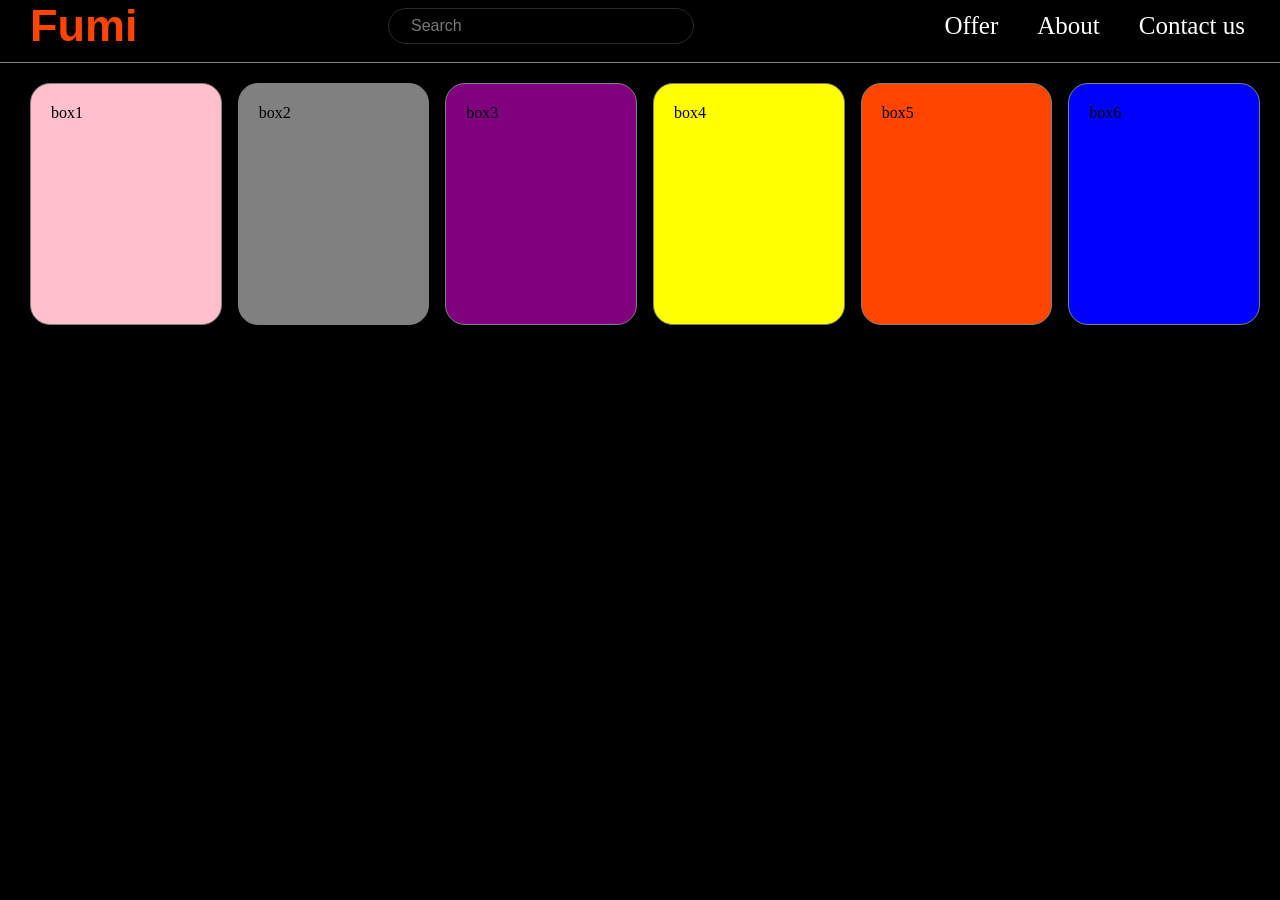
==== index.html @ 1a708715 "my first commit" ====
<!DOCTYPE html>
<html lang="en">
<head>
    <meta charset="UTF-8">
    <meta name="viewport" content="width=device-width, initial-scale=1.0">
    <title>Fumi</title>
    <link rel="stylesheet" href="style.css">
</head>
<body>
  <div class="navbar">
    <div class="logo">Fumi</div>
    <div class="search-container">
    <input type="text" placeholder="Search">
   </div>
    <div class="menu">
        <a href="auth.html">Offer</a>
        <a href="auth.html">About</a>
        <a href="auth.html">Contact us</a>
    </div>
    </div>
    <div class="box">
        <div class="box1">box1</div>
        <div class="box2">box2</div>
        <div class="box3">box3</div>
        <div class="box4">box4</div>
        <div class="box5">box5</div>
        <div class="box6">box6</div>
      </div>
</body>
</body>
</html>
---- style.css ----
body{
    background-color: black;
    margin: 0;
}
.navbar{
    display: flex;
    justify-content: space-between;
    align-items: center;
    margin: 0;
    padding: 0;
    border-bottom: 1px solid gray;
    padding-bottom: 10px;
   
}
.logo{
    color: orangered;
    font-size: 45px;
    font-weight: bold;
    font-family: Arial, Helvetica, sans-serif;
    margin-left: 30px;
    
}
.menu a {
    font-size: 25px;
    justify-content: space-between;
    margin-right: 35px;
    text-decoration: none;
    color: white;
}
a:visited {
  color: white;
}
a:hover {
  color: orangered; 
}
a:active {
  color: white; 
}
a{
  position: relative;
}
a::after{
  content: '';
  background-color: white;
  height: 1px;
  width: 100%;
  position: absolute;
  bottom: 0;
  left: 0;
  scale: 0;
  transition: scale 200ms ease;
}
a:hover::after{
  scale: 1;
}
.search-container {
  display: flex;
  align-items: center;
  background: black;
  border-radius: 40px;
  padding: 2px;
  height: 30px;
  width: 300px;
  border: 1px solid #2a2a2a;
}
.search-container input {
  flex: 1;
  background: transparent;
  border: none;
  outline: none;
  color: #ccc;
  padding: 12px 20px;
  font-size: 16px;
}
.search-container input::placeholder {
  color: #777;
}

.box1{
  color: black;
  height: 200px;
  width: 200px;
  padding: 20px;
  background-color: pink;
  border-radius: 20px;
   border: 1px solid gray;
}
.box2{
  color: black;
  height: 200px;
  width: 200px;
  padding: 20px;
  background-color: gray;
  border-radius: 20px;
   border: 1px solid gray;
}
.box3{
  color: black;
  height: 200px;
  width: 200px;
  padding: 20px;
  background-color: purple;
  border-radius: 20px;
   border: 1px solid gray;
}
.box4{
  color: black;
  height: 200px;
  width: 200px;
  padding: 20px;
  background-color: yellow;
  border-radius: 20px;
   border: 1px solid gray;
}
.box5{
  color: black;
  height: 200px;
  width: 200px;
  padding: 20px;
  background-color: orangered;
  border-radius: 20px;
  border: 1px solid gray;
}
.box6{
  color: black;
  height: 200px;
  width: 200px;
  padding: 20px;
  background-color: blue;
  border-radius: 20px;
  border: 1px solid gray;
}

.box{
  display: flex;
  margin-left: 10px;
  padding: 20px;
  justify-content: center;
  align-items: center;
  gap: 1em;
  box-shadow: gray;
}
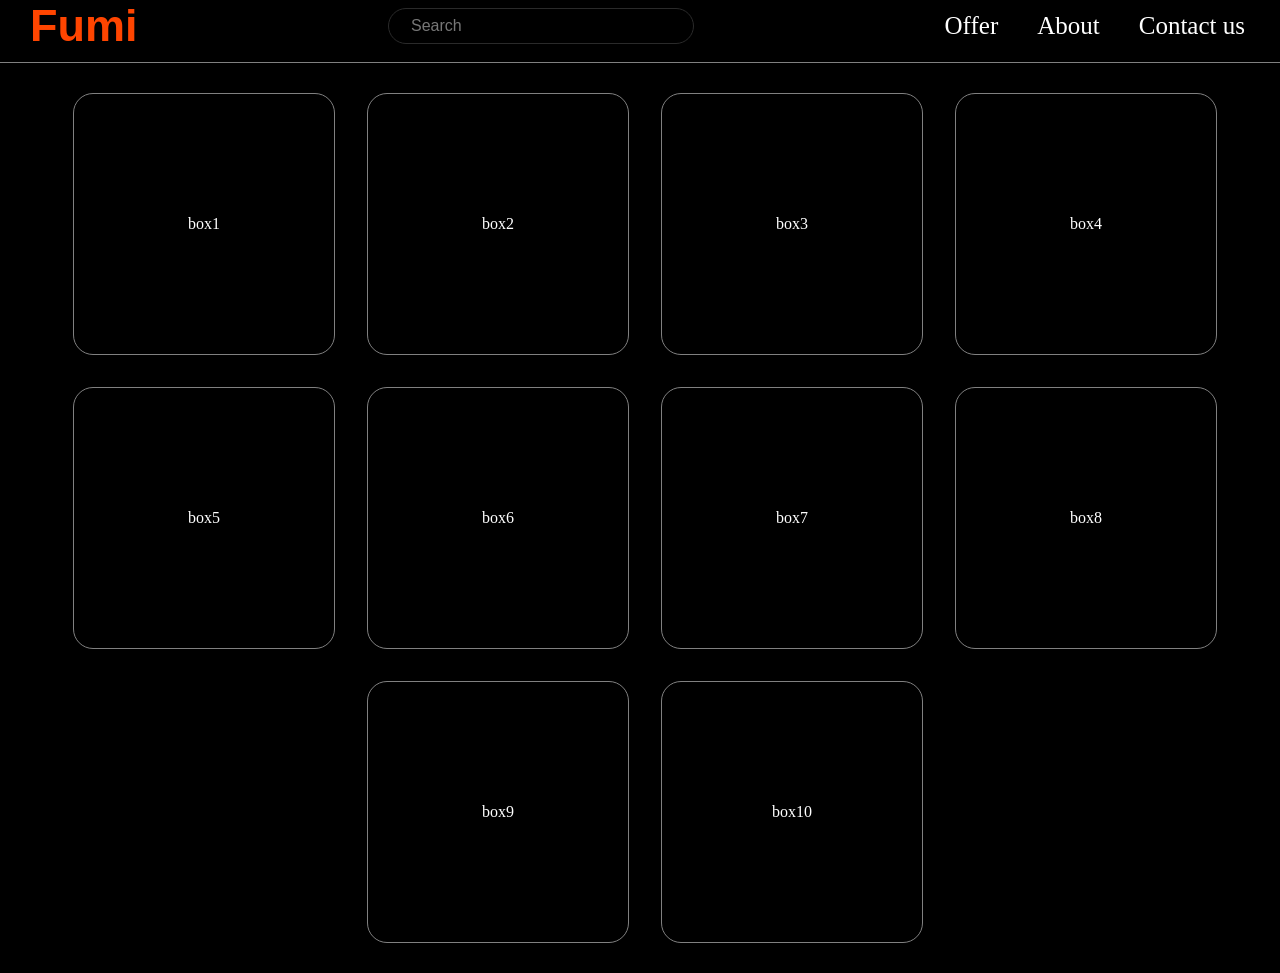
==== commit df3b5b13: "my first commit" ====
--- a/index.html
+++ b/index.html
@@ -19,12 +19,16 @@
     </div>
     </div>
     <div class="box">
-        <div class="box1">box1</div>
-        <div class="box2">box2</div>
-        <div class="box3">box3</div>
-        <div class="box4">box4</div>
-        <div class="box5">box5</div>
-        <div class="box6">box6</div>
+        <div class="allbox">box1</div>
+        <div class="allbox">box2</div>
+        <div class="allbox">box3</div>
+        <div class="allbox">box4</div>
+        <div class="allbox">box5</div>
+        <div class="allbox">box6</div>
+        <div class="allbox">box7</div>
+        <div class="allbox">box8</div>
+        <div class="allbox">box9</div>
+        <div class="allbox">box10</div>
       </div>
 </body>
 </body>
--- a/style.css
+++ b/style.css
@@ -41,7 +41,7 @@
 }
 a::after{
   content: '';
-  background-color: white;
+  background-color: white ;
   height: 1px;
   width: 100%;
   position: absolute;
@@ -76,67 +76,38 @@
   color: #777;
 }
 
-.box1{
-  color: black;
+.allbox{
+  display: flex;
+  justify-content: center;
+  align-items: center;
+  color: white;
   height: 200px;
   width: 200px;
-  padding: 20px;
-  background-color: pink;
-  border-radius: 20px;
-   border: 1px solid gray;
-}
-.box2{
-  color: black;
-  height: 200px;
-  width: 200px;
-  padding: 20px;
-  background-color: gray;
-  border-radius: 20px;
-   border: 1px solid gray;
-}
-.box3{
-  color: black;
-  height: 200px;
-  width: 200px;
-  padding: 20px;
-  background-color: purple;
-  border-radius: 20px;
-   border: 1px solid gray;
-}
-.box4{
-  color: black;
-  height: 200px;
-  width: 200px;
-  padding: 20px;
-  background-color: yellow;
-  border-radius: 20px;
-   border: 1px solid gray;
-}
-.box5{
-  color: black;
-  height: 200px;
-  width: 200px;
-  padding: 20px;
-  background-color: orangered;
+  margin-top: 0;
+  padding: 30px;
+  background-color: black;
   border-radius: 20px;
   border: 1px solid gray;
+  
 }
-.box6{
-  color: black;
-  height: 200px;
-  width: 200px;
-  padding: 20px;
-  background-color: blue;
-  border-radius: 20px;
-  border: 1px solid gray;
-}
-
 .box{
+  position: relative;
   display: flex;
   margin-left: 10px;
-  padding: 20px;
+  padding: 30px;
+  flex-wrap: wrap;
   justify-content: center;
   align-items: center;
-  gap: 1em;
+  align-content: center;
+  gap: 2em;
   box-shadow: gray;
+}
+allbox:visited {
+  border: 1px solid white;
+}
+.allbox:hover {
+  border: 1px solid orangered; 
+}
+.allbox:active {
+  border: 1px solid white; 
 }
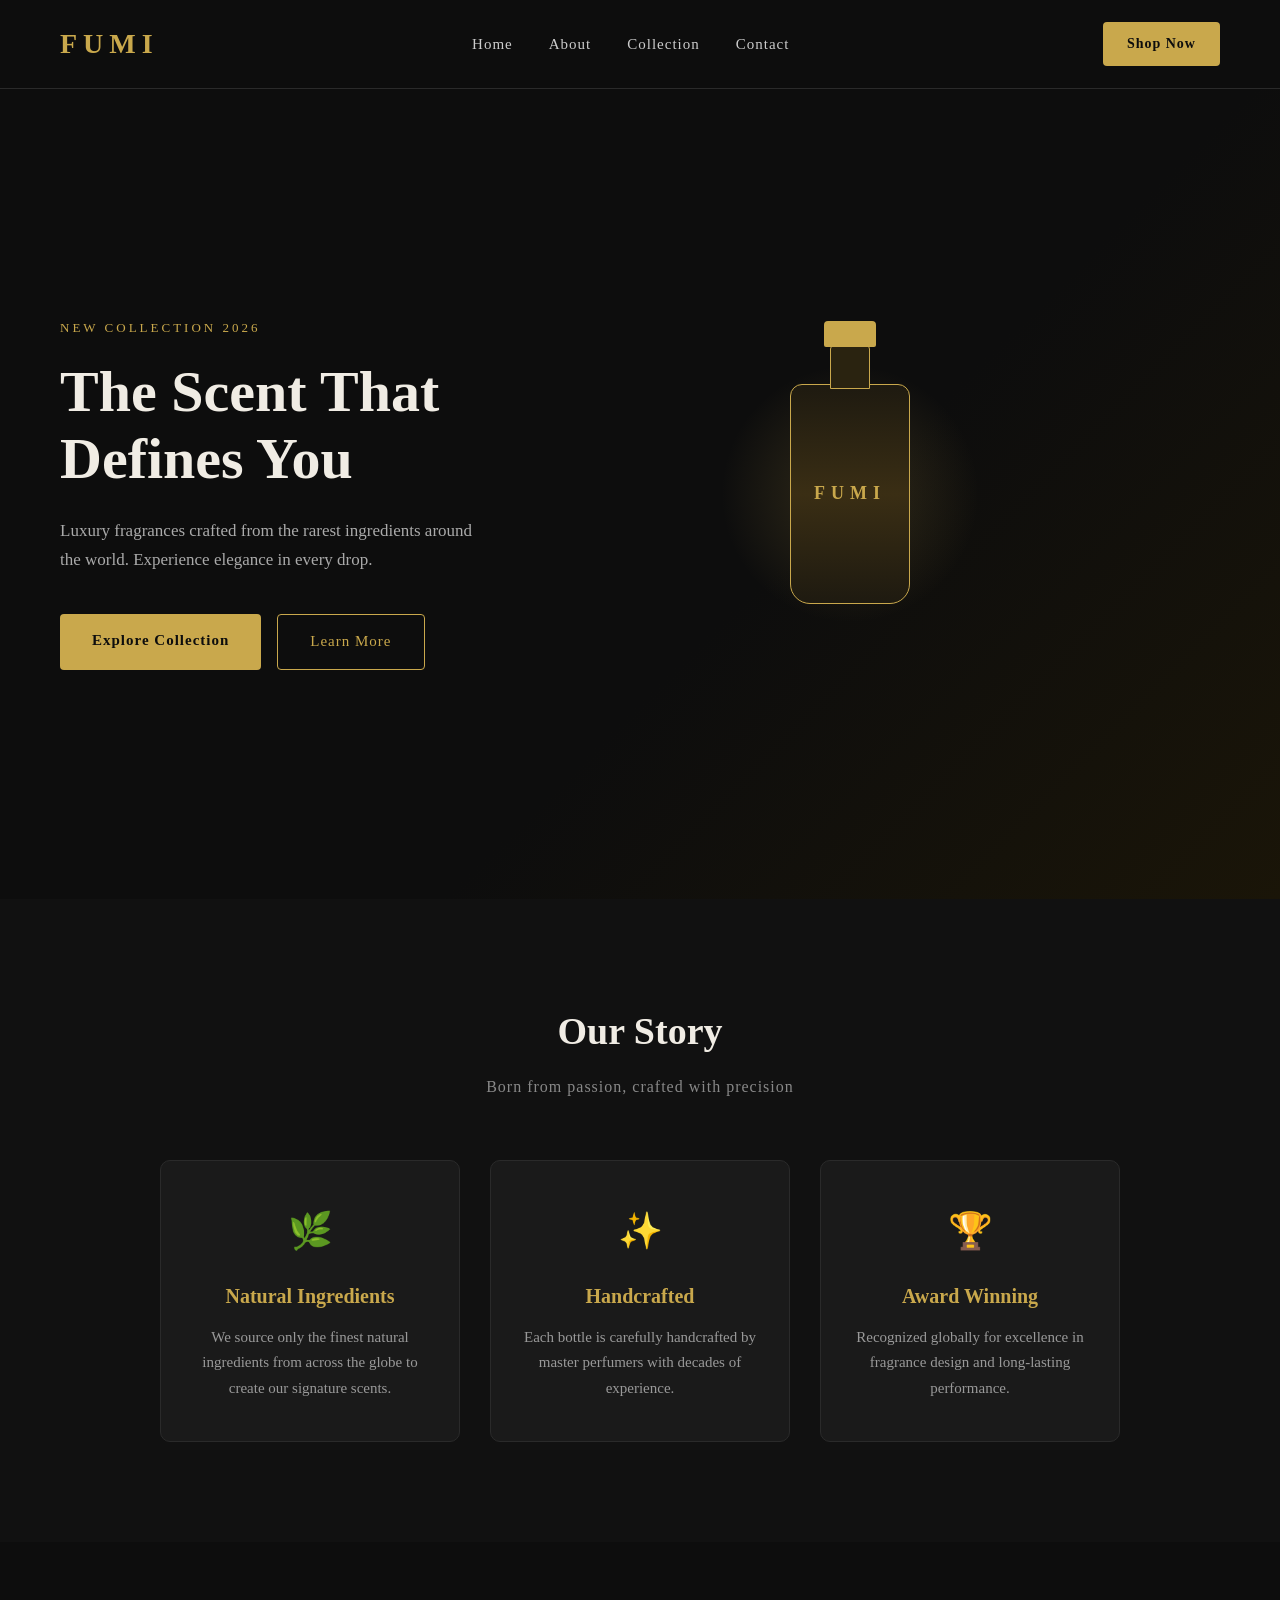
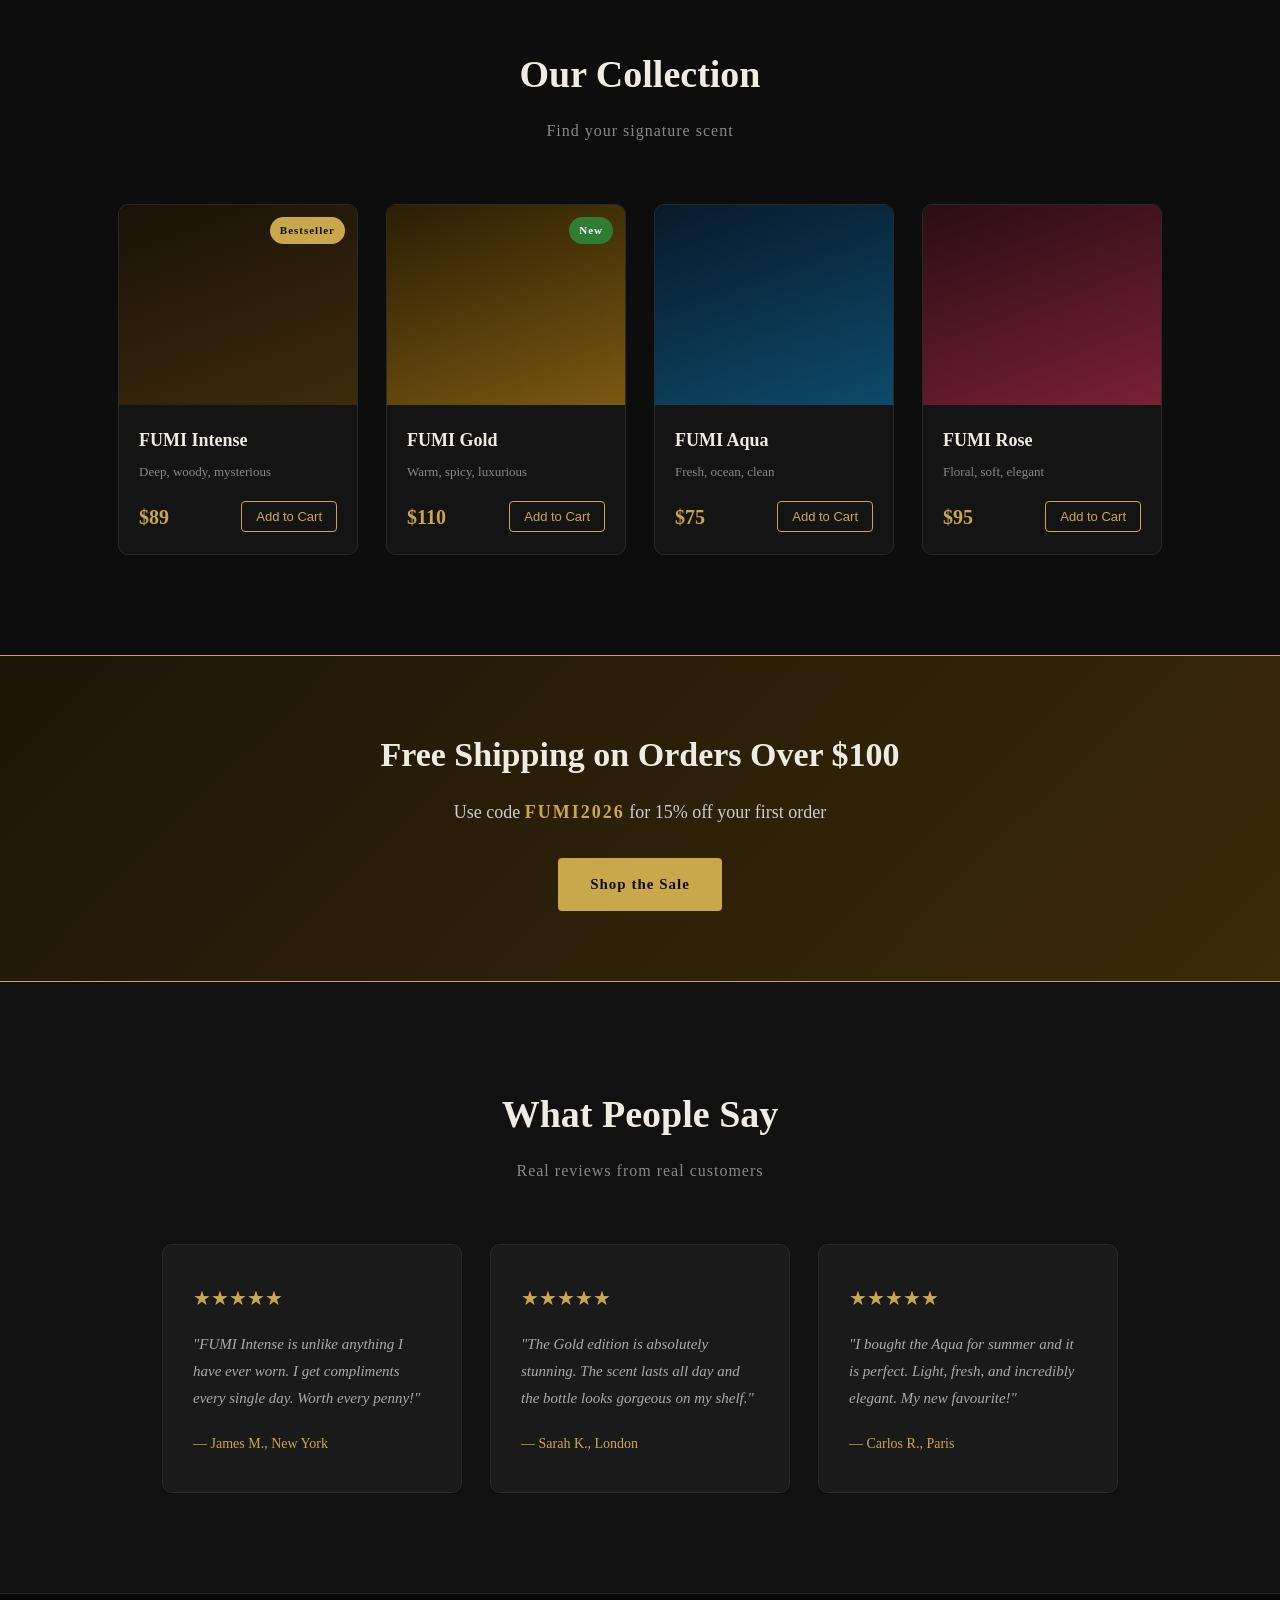
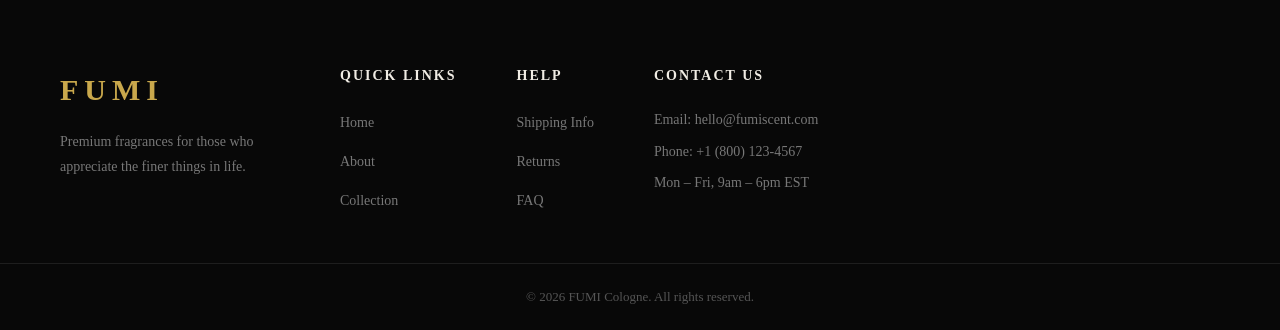
==== commit 6510e8ff: "my first commit" ====
--- a/index.html
+++ b/index.html
@@ -1,35 +1,210 @@
 <!DOCTYPE html>
 <html lang="en">
+
 <head>
     <meta charset="UTF-8">
     <meta name="viewport" content="width=device-width, initial-scale=1.0">
-    <title>Fumi</title>
+    <title>FUMI - Premium Cologne</title>
     <link rel="stylesheet" href="style.css">
 </head>
+
 <body>
-  <div class="navbar">
-    <div class="logo">Fumi</div>
-    <div class="search-container">
-    <input type="text" placeholder="Search">
-   </div>
-    <div class="menu">
-        <a href="auth.html">Offer</a>
-        <a href="auth.html">About</a>
-        <a href="auth.html">Contact us</a>
-    </div>
-    </div>
-    <div class="box">
-        <div class="allbox">box1</div>
-        <div class="allbox">box2</div>
-        <div class="allbox">box3</div>
-        <div class="allbox">box4</div>
-        <div class="allbox">box5</div>
-        <div class="allbox">box6</div>
-        <div class="allbox">box7</div>
-        <div class="allbox">box8</div>
-        <div class="allbox">box9</div>
-        <div class="allbox">box10</div>
-      </div>
-</body>
+
+    <nav class="navbar">
+        <div class="logo">FUMI</div>
+        <ul class="nav-links">
+            <li><a href="#home">Home</a></li>
+            <li><a href="#about">About</a></li>
+            <li><a href="#products">Collection</a></li>
+            <li><a href="#contact">Contact</a></li>
+        </ul>
+        <a href="#products" class="nav-btn">Shop Now</a>
+    </nav>
+
+    <section class="hero" id="home">
+        <div class="hero-content">
+            <p class="hero-tag">New Collection 2026</p>
+            <h1>The Scent That<br>Defines You</h1>
+            <p class="hero-desc">
+                Luxury fragrances crafted from the rarest ingredients around the world.
+                Experience elegance in every drop.
+            </p>
+            <div class="hero-buttons">
+                <a href="#products" class="btn-primary">Explore Collection</a>
+                <a href="#about" class="btn-secondary">Learn More</a>
+            </div>
+        </div>
+        <div class="hero-image">
+            <div class="bottle-visual">
+                <div class="bottle-body">
+                    <div class="bottle-neck"></div>
+                    <div class="bottle-cap"></div>
+                    <p class="bottle-label">FUMI</p>
+                </div>
+                <div class="glow-circle"></div>
+            </div>
+        </div>
+    </section>
+
+    <section class="about" id="about">
+        <h2 class="section-title">Our Story</h2>
+        <p class="section-subtitle">Born from passion, crafted with precision</p>
+        <div class="about-cards">
+
+            <div class="about-card">
+                <div class="about-icon">🌿</div>
+                <h3>Natural Ingredients</h3>
+                <p>We source only the finest natural ingredients from across the globe to create our signature scents.</p>
+            </div>
+
+            <div class="about-card">
+                <div class="about-icon">✨</div>
+                <h3>Handcrafted</h3>
+                <p>Each bottle is carefully handcrafted by master perfumers with decades of experience.</p>
+            </div>
+
+            <div class="about-card">
+                <div class="about-icon">🏆</div>
+                <h3>Award Winning</h3>
+                <p>Recognized globally for excellence in fragrance design and long-lasting performance.</p>
+            </div>
+
+        </div>
+    </section>
+
+    <section class="products" id="products">
+        <h2 class="section-title">Our Collection</h2>
+        <p class="section-subtitle">Find your signature scent</p>
+        <div class="product-grid">
+
+            <div class="product-card">
+                <div class="product-img dark-img">
+                    <span class="product-badge">Bestseller</span>
+                </div>
+                <div class="product-info">
+                    <h3>FUMI Intense</h3>
+                    <p>Deep, woody, mysterious</p>
+                    <div class="product-bottom">
+                        <span class="price">$89</span>
+                        <button class="add-btn">Add to Cart</button>
+                    </div>
+                </div>
+            </div>
+
+            <div class="product-card">
+                <div class="product-img gold-img">
+                    <span class="product-badge new-badge">New</span>
+                </div>
+                <div class="product-info">
+                    <h3>FUMI Gold</h3>
+                    <p>Warm, spicy, luxurious</p>
+                    <div class="product-bottom">
+                        <span class="price">$110</span>
+                        <button class="add-btn">Add to Cart</button>
+                    </div>
+                </div>
+            </div>
+
+            <div class="product-card">
+                <div class="product-img blue-img">
+                </div>
+                <div class="product-info">
+                    <h3>FUMI Aqua</h3>
+                    <p>Fresh, ocean, clean</p>
+                    <div class="product-bottom">
+                        <span class="price">$75</span>
+                        <button class="add-btn">Add to Cart</button>
+                    </div>
+                </div>
+            </div>
+
+            <div class="product-card">
+                <div class="product-img rose-img">
+                </div>
+                <div class="product-info">
+                    <h3>FUMI Rose</h3>
+                    <p>Floral, soft, elegant</p>
+                    <div class="product-bottom">
+                        <span class="price">$95</span>
+                        <button class="add-btn">Add to Cart</button>
+                    </div>
+                </div>
+            </div>
+
+        </div>
+    </section>
+
+    <section class="banner">
+        <h2>Free Shipping on Orders Over $100</h2>
+        <p>Use code <strong>FUMI2026</strong> for 15% off your first order</p>
+        <a href="#products" class="btn-primary">Shop the Sale</a>
+    </section>
+
+    <section class="testimonials">
+        <h2 class="section-title">What People Say</h2>
+        <p class="section-subtitle">Real reviews from real customers</p>
+        <div class="testimonial-grid">
+
+            <div class="testimonial-card">
+                <p class="stars">★★★★★</p>
+                <p class="review">"FUMI Intense is unlike anything I have ever worn. I get compliments every single day. Worth every penny!"</p>
+                <p class="reviewer">— James M., New York</p>
+            </div>
+
+            <div class="testimonial-card">
+                <p class="stars">★★★★★</p>
+                <p class="review">"The Gold edition is absolutely stunning. The scent lasts all day and the bottle looks gorgeous on my shelf."</p>
+                <p class="reviewer">— Sarah K., London</p>
+            </div>
+
+            <div class="testimonial-card">
+                <p class="stars">★★★★★</p>
+                <p class="review">"I bought the Aqua for summer and it is perfect. Light, fresh, and incredibly elegant. My new favourite!"</p>
+                <p class="reviewer">— Carlos R., Paris</p>
+            </div>
+
+        </div>
+    </section>
+
+    <!-- ========== FOOTER ========== -->
+    <footer class="footer" id="contact">
+        <div class="footer-top">
+
+            <div class="footer-brand">
+                <h2>FUMI</h2>
+                <p>Premium fragrances for those who appreciate the finer things in life.</p>
+            </div>
+
+            <div class="footer-links">
+                <h4>Quick Links</h4>
+                <ul>
+                    <li><a href="#home">Home</a></li>
+                    <li><a href="#about">About</a></li>
+                    <li><a href="#products">Collection</a></li>
+                </ul>
+            </div>
+
+            <div class="footer-links">
+                <h4>Help</h4>
+                <ul>
+                    <li><a href="#">Shipping Info</a></li>
+                    <li><a href="#">Returns</a></li>
+                    <li><a href="#">FAQ</a></li>
+                </ul>
+            </div>
+
+            <div class="footer-contact">
+                <h4>Contact Us</h4>
+                <p>Email: hello@fumiscent.com</p>
+                <p>Phone: +1 (800) 123-4567</p>
+                <p>Mon – Fri, 9am – 6pm EST</p>
+            </div>
+
+        </div>
+        <div class="footer-bottom">
+            <p>© 2026 FUMI Cologne. All rights reserved.</p>
+        </div>
+    </footer>
+
 </body>
 </html>
--- a/style.css
+++ b/style.css
@@ -1,113 +1,555 @@
-body{
-    background-color: black;
-    margin: 0;
-}
-.navbar{
-    display: flex;
-    justify-content: space-between;
-    align-items: center;
+/* ===========================
+   RESET & BASE STYLES
+=========================== */
+
+* {
     margin: 0;
     padding: 0;
-    border-bottom: 1px solid gray;
-    padding-bottom: 10px;
-   
-}
-.logo{
-    color: orangered;
-    font-size: 45px;
+    box-sizing: border-box;
+}
+
+body {
+    font-family: Georgia, serif;
+    background-color: #0d0d0d;
+    color: #f0ece4;
+    line-height: 1.7;
+}
+
+a {
+    text-decoration: none;
+    color: inherit;
+}
+
+ul {
+    list-style: none;
+}
+
+
+/* ===========================
+   NAVBAR
+=========================== */
+
+.navbar {
+    display: flex;
+    align-items: center;
+    justify-content: space-between;
+    padding: 20px 60px;
+    background-color: #0d0d0d;
+    border-bottom: 1px solid #2a2a2a;
+    position: sticky;
+    top: 0;
+    z-index: 100;
+}
+
+.logo {
+    font-size: 28px;
     font-weight: bold;
-    font-family: Arial, Helvetica, sans-serif;
-    margin-left: 30px;
-    
-}
-.menu a {
-    font-size: 25px;
+    letter-spacing: 6px;
+    color: #c9a84c;
+}
+
+.nav-links {
+    display: flex;
+    gap: 36px;
+}
+
+.nav-links a {
+    font-size: 15px;
+    letter-spacing: 1px;
+    color: #ccc;
+    transition: color 0.3s;
+}
+
+.nav-links a:hover {
+    color: #c9a84c;
+}
+
+.nav-btn {
+    background-color: #c9a84c;
+    color: #0d0d0d;
+    padding: 10px 24px;
+    font-size: 14px;
+    letter-spacing: 1px;
+    font-weight: bold;
+    border-radius: 4px;
+    transition: background-color 0.3s;
+}
+
+.nav-btn:hover {
+    background-color: #e0bf6a;
+}
+
+
+/* ===========================
+   HERO SECTION
+=========================== */
+
+.hero {
+    display: flex;
+    align-items: center;
     justify-content: space-between;
-    margin-right: 35px;
-    text-decoration: none;
-    color: white;
-}
-a:visited {
-  color: white;
-}
-a:hover {
-  color: orangered; 
-}
-a:active {
-  color: white; 
-}
-a{
-  position: relative;
-}
-a::after{
-  content: '';
-  background-color: white ;
-  height: 1px;
-  width: 100%;
-  position: absolute;
-  bottom: 0;
-  left: 0;
-  scale: 0;
-  transition: scale 200ms ease;
-}
-a:hover::after{
-  scale: 1;
-}
-.search-container {
-  display: flex;
-  align-items: center;
-  background: black;
-  border-radius: 40px;
-  padding: 2px;
-  height: 30px;
-  width: 300px;
-  border: 1px solid #2a2a2a;
-}
-.search-container input {
-  flex: 1;
-  background: transparent;
-  border: none;
-  outline: none;
-  color: #ccc;
-  padding: 12px 20px;
-  font-size: 16px;
-}
-.search-container input::placeholder {
-  color: #777;
-}
-
-.allbox{
-  display: flex;
-  justify-content: center;
-  align-items: center;
-  color: white;
-  height: 200px;
-  width: 200px;
-  margin-top: 0;
-  padding: 30px;
-  background-color: black;
-  border-radius: 20px;
-  border: 1px solid gray;
-  
-}
-.box{
-  position: relative;
-  display: flex;
-  margin-left: 10px;
-  padding: 30px;
-  flex-wrap: wrap;
-  justify-content: center;
-  align-items: center;
-  align-content: center;
-  gap: 2em;
-  box-shadow: gray;
-}
-allbox:visited {
-  border: 1px solid white;
-}
-.allbox:hover {
-  border: 1px solid orangered; 
-}
-.allbox:active {
-  border: 1px solid white; 
+    padding: 100px 60px;
+    min-height: 90vh;
+    background: linear-gradient(135deg, #0d0d0d 60%, #1a1508 100%);
+}
+
+.hero-content {
+    max-width: 520px;
+}
+
+.hero-tag {
+    font-size: 13px;
+    letter-spacing: 3px;
+    text-transform: uppercase;
+    color: #c9a84c;
+    margin-bottom: 20px;
+}
+
+.hero-content h1 {
+    font-size: 58px;
+    line-height: 1.15;
+    color: #f0ece4;
+    margin-bottom: 24px;
+}
+
+.hero-desc {
+    font-size: 17px;
+    color: #aaa;
+    margin-bottom: 40px;
+    max-width: 420px;
+}
+
+.hero-buttons {
+    display: flex;
+    gap: 16px;
+}
+
+.btn-primary {
+    background-color: #c9a84c;
+    color: #0d0d0d;
+    padding: 14px 32px;
+    font-size: 15px;
+    font-weight: bold;
+    letter-spacing: 1px;
+    border-radius: 4px;
+    display: inline-block;
+    transition: background-color 0.3s;
+}
+
+.btn-primary:hover {
+    background-color: #e0bf6a;
+}
+
+.btn-secondary {
+    border: 1px solid #c9a84c;
+    color: #c9a84c;
+    padding: 14px 32px;
+    font-size: 15px;
+    letter-spacing: 1px;
+    border-radius: 4px;
+    display: inline-block;
+    transition: background-color 0.3s, color 0.3s;
+}
+
+.btn-secondary:hover {
+    background-color: #c9a84c;
+    color: #0d0d0d;
+}
+
+/* Decorative CSS cologne bottle */
+.hero-image {
+    display: flex;
+    align-items: center;
+    justify-content: center;
+    flex: 1;
+}
+
+.bottle-visual {
+    position: relative;
+    display: flex;
+    align-items: center;
+    justify-content: center;
+}
+
+.glow-circle {
+    width: 260px;
+    height: 260px;
+    background: radial-gradient(circle, rgba(201,168,76,0.2) 0%, transparent 70%);
+    border-radius: 50%;
+    position: absolute;
+}
+
+.bottle-body {
+    position: relative;
+    width: 120px;
+    height: 220px;
+    background: linear-gradient(180deg, #1e1a10 0%, #3a2e14 50%, #1e1a10 100%);
+    border-radius: 12px 12px 20px 20px;
+    border: 1px solid #c9a84c;
+    display: flex;
+    align-items: center;
+    justify-content: center;
+    z-index: 2;
+}
+
+.bottle-neck {
+    position: absolute;
+    top: -40px;
+    left: 50%;
+    transform: translateX(-50%);
+    width: 40px;
+    height: 44px;
+    background-color: #2a2310;
+    border: 1px solid #c9a84c;
+    border-radius: 4px 4px 0 0;
+}
+
+.bottle-cap {
+    position: absolute;
+    top: -64px;
+    left: 50%;
+    transform: translateX(-50%);
+    width: 52px;
+    height: 26px;
+    background-color: #c9a84c;
+    border-radius: 4px 4px 2px 2px;
+}
+
+.bottle-label {
+    font-size: 18px;
+    letter-spacing: 6px;
+    color: #c9a84c;
+    font-weight: bold;
+}
+
+
+/* ===========================
+   SECTION SHARED STYLES
+=========================== */
+
+.section-title {
+    font-size: 38px;
+    text-align: center;
+    color: #f0ece4;
+    margin-bottom: 10px;
+}
+
+.section-subtitle {
+    font-size: 16px;
+    text-align: center;
+    color: #888;
+    margin-bottom: 60px;
+    letter-spacing: 1px;
+}
+
+
+/* ===========================
+   ABOUT SECTION
+=========================== */
+
+.about {
+    padding: 100px 60px;
+    background-color: #111;
+}
+
+.about-cards {
+    display: flex;
+    gap: 30px;
+    justify-content: center;
+}
+
+.about-card {
+    background-color: #1a1a1a;
+    border: 1px solid #2a2a2a;
+    border-radius: 10px;
+    padding: 40px 30px;
+    max-width: 300px;
+    text-align: center;
+    transition: border-color 0.3s;
+}
+
+.about-card:hover {
+    border-color: #c9a84c;
+}
+
+.about-icon {
+    font-size: 36px;
+    margin-bottom: 16px;
+}
+
+.about-card h3 {
+    font-size: 20px;
+    color: #c9a84c;
+    margin-bottom: 12px;
+}
+
+.about-card p {
+    font-size: 15px;
+    color: #999;
+}
+
+
+/* ===========================
+   PRODUCTS SECTION
+=========================== */
+
+.products {
+    padding: 100px 60px;
+    background-color: #0d0d0d;
+}
+
+.product-grid {
+    display: flex;
+    gap: 28px;
+    flex-wrap: wrap;
+    justify-content: center;
+}
+
+.product-card {
+    background-color: #141414;
+    border: 1px solid #2a2a2a;
+    border-radius: 10px;
+    width: 240px;
+    overflow: hidden;
+    transition: border-color 0.3s, transform 0.3s;
+}
+
+.product-card:hover {
+    border-color: #c9a84c;
+    transform: translateY(-6px);
+}
+
+.product-img {
+    height: 200px;
+    display: flex;
+    align-items: flex-start;
+    justify-content: flex-end;
+    padding: 12px;
+    position: relative;
+}
+
+.dark-img {
+    background: linear-gradient(160deg, #1a1208, #3d2b0a);
+}
+
+.gold-img {
+    background: linear-gradient(160deg, #2a1e04, #7a5810);
+}
+
+.blue-img {
+    background: linear-gradient(160deg, #071a2a, #0d4a6b);
+}
+
+.rose-img {
+    background: linear-gradient(160deg, #2a0d14, #7a2035);
+}
+
+.product-badge {
+    background-color: #c9a84c;
+    color: #0d0d0d;
+    font-size: 11px;
+    font-weight: bold;
+    padding: 4px 10px;
+    border-radius: 20px;
+    letter-spacing: 1px;
+}
+
+.new-badge {
+    background-color: #2e7d32;
+    color: #fff;
+}
+
+.product-info {
+    padding: 20px;
+}
+
+.product-info h3 {
+    font-size: 18px;
+    color: #f0ece4;
+    margin-bottom: 6px;
+}
+
+.product-info p {
+    font-size: 13px;
+    color: #888;
+    margin-bottom: 16px;
+}
+
+.product-bottom {
+    display: flex;
+    align-items: center;
+    justify-content: space-between;
+}
+
+.price {
+    font-size: 20px;
+    font-weight: bold;
+    color: #c9a84c;
+}
+
+.add-btn {
+    background-color: transparent;
+    border: 1px solid #c9a84c;
+    color: #c9a84c;
+    padding: 7px 14px;
+    font-size: 13px;
+    border-radius: 4px;
+    cursor: pointer;
+    transition: background-color 0.3s, color 0.3s;
+}
+
+.add-btn:hover {
+    background-color: #c9a84c;
+    color: #0d0d0d;
+}
+
+
+/* ===========================
+   BANNER SECTION
+=========================== */
+
+.banner {
+    background: linear-gradient(135deg, #1e1508, #3a2a08);
+    border-top: 1px solid #c9a84c;
+    border-bottom: 1px solid #c9a84c;
+    padding: 70px 60px;
+    text-align: center;
+}
+
+.banner h2 {
+    font-size: 34px;
+    color: #f0ece4;
+    margin-bottom: 14px;
+}
+
+.banner p {
+    font-size: 18px;
+    color: #ccc;
+    margin-bottom: 30px;
+}
+
+.banner strong {
+    color: #c9a84c;
+    letter-spacing: 2px;
+}
+
+
+/* ===========================
+   TESTIMONIALS SECTION
+=========================== */
+
+.testimonials {
+    padding: 100px 60px;
+    background-color: #111;
+}
+
+.testimonial-grid {
+    display: flex;
+    gap: 28px;
+    justify-content: center;
+    flex-wrap: wrap;
+}
+
+.testimonial-card {
+    background-color: #1a1a1a;
+    border: 1px solid #2a2a2a;
+    border-radius: 10px;
+    padding: 36px 30px;
+    max-width: 300px;
+}
+
+.stars {
+    color: #c9a84c;
+    font-size: 20px;
+    margin-bottom: 16px;
+}
+
+.review {
+    font-size: 15px;
+    color: #aaa;
+    font-style: italic;
+    margin-bottom: 20px;
+    line-height: 1.8;
+}
+
+.reviewer {
+    font-size: 14px;
+    color: #c9a84c;
+}
+
+
+/* ===========================
+   FOOTER
+=========================== */
+
+.footer {
+    background-color: #080808;
+    border-top: 1px solid #2a2a2a;
+}
+
+.footer-top {
+    display: flex;
+    gap: 60px;
+    padding: 70px 60px 50px;
+    flex-wrap: wrap;
+}
+
+.footer-brand h2 {
+    font-size: 30px;
+    letter-spacing: 6px;
+    color: #c9a84c;
+    margin-bottom: 14px;
+}
+
+.footer-brand p {
+    font-size: 14px;
+    color: #777;
+    max-width: 220px;
+    line-height: 1.8;
+}
+
+.footer-links h4 {
+    font-size: 14px;
+    letter-spacing: 2px;
+    text-transform: uppercase;
+    color: #f0ece4;
+    margin-bottom: 20px;
+}
+
+.footer-links ul {
+    display: flex;
+    flex-direction: column;
+    gap: 12px;
+}
+
+.footer-links a {
+    font-size: 14px;
+    color: #777;
+    transition: color 0.3s;
+}
+
+.footer-links a:hover {
+    color: #c9a84c;
+}
+
+.footer-contact h4 {
+    font-size: 14px;
+    letter-spacing: 2px;
+    text-transform: uppercase;
+    color: #f0ece4;
+    margin-bottom: 20px;
+}
+
+.footer-contact p {
+    font-size: 14px;
+    color: #777;
+    margin-bottom: 8px;
+}
+
+.footer-bottom {
+    text-align: center;
+    padding: 22px 60px;
+    border-top: 1px solid #1e1e1e;
+    font-size: 13px;
+    color: #555;
 }
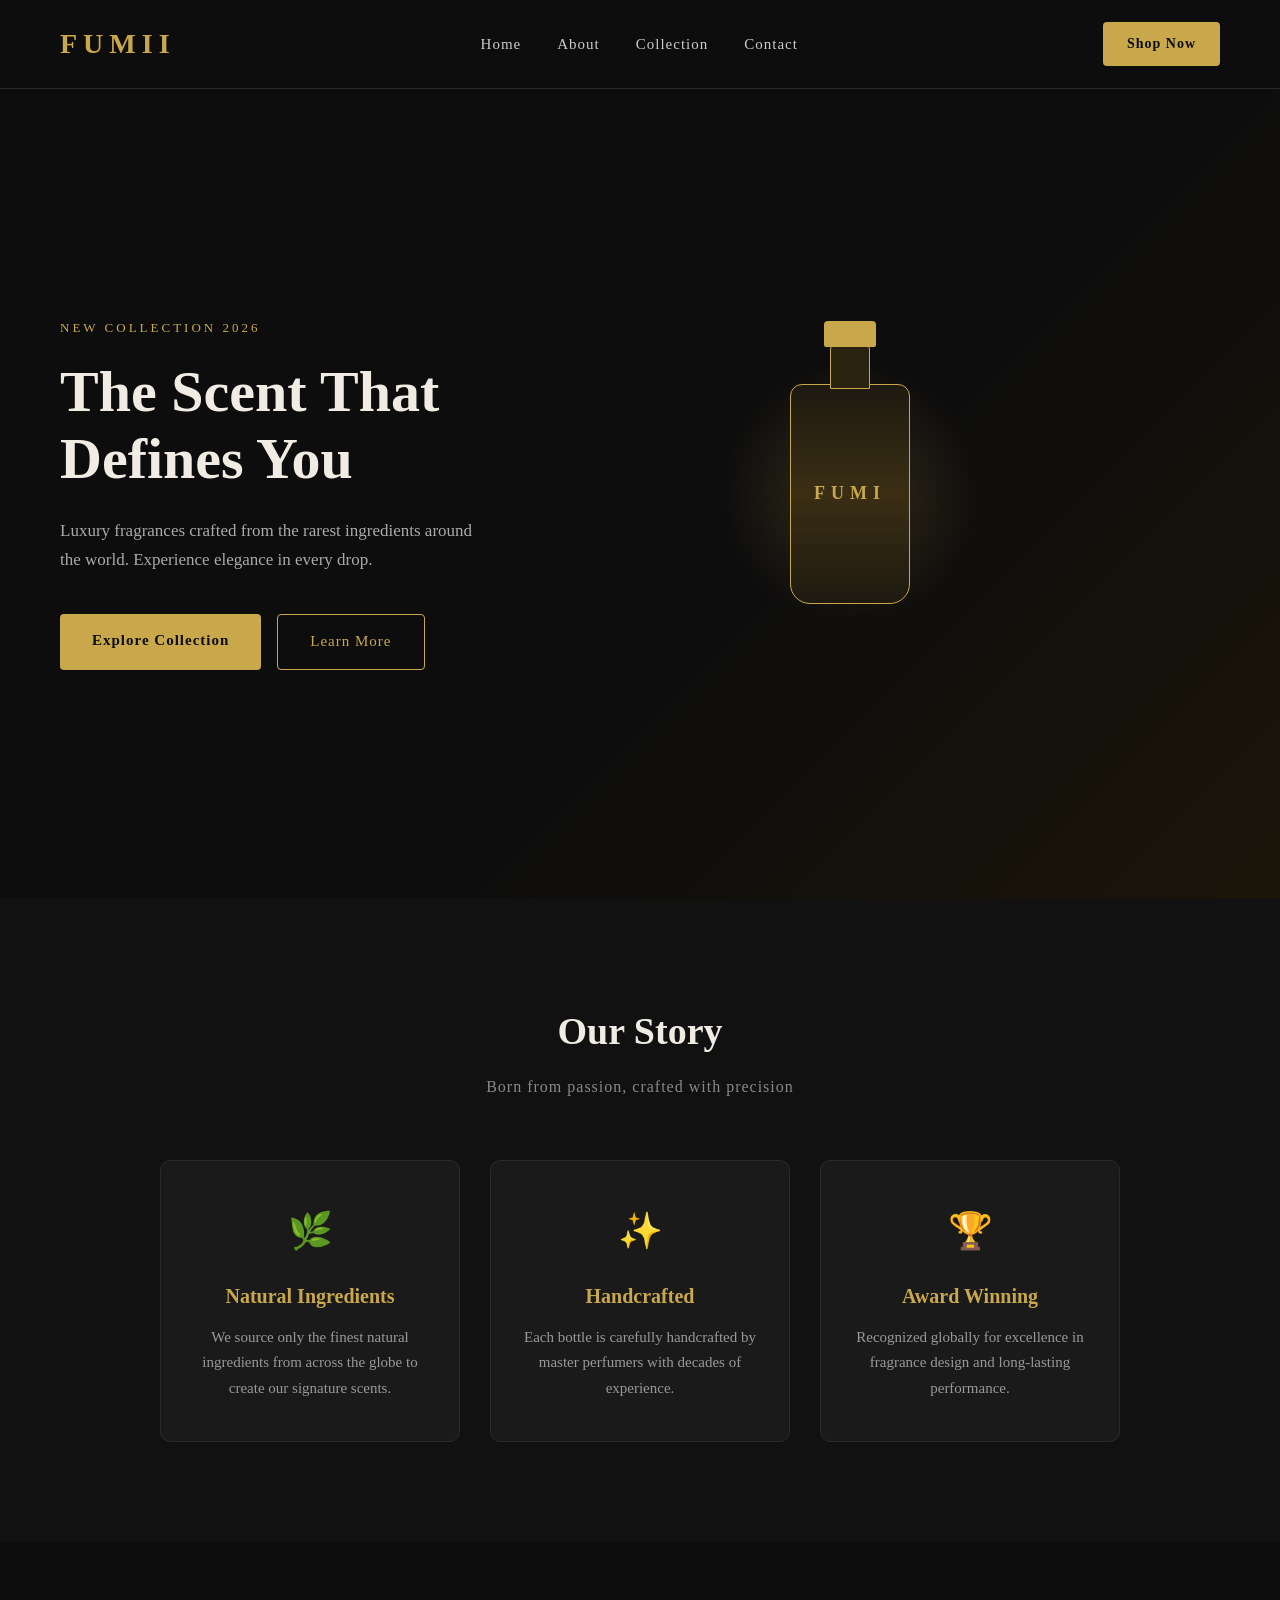
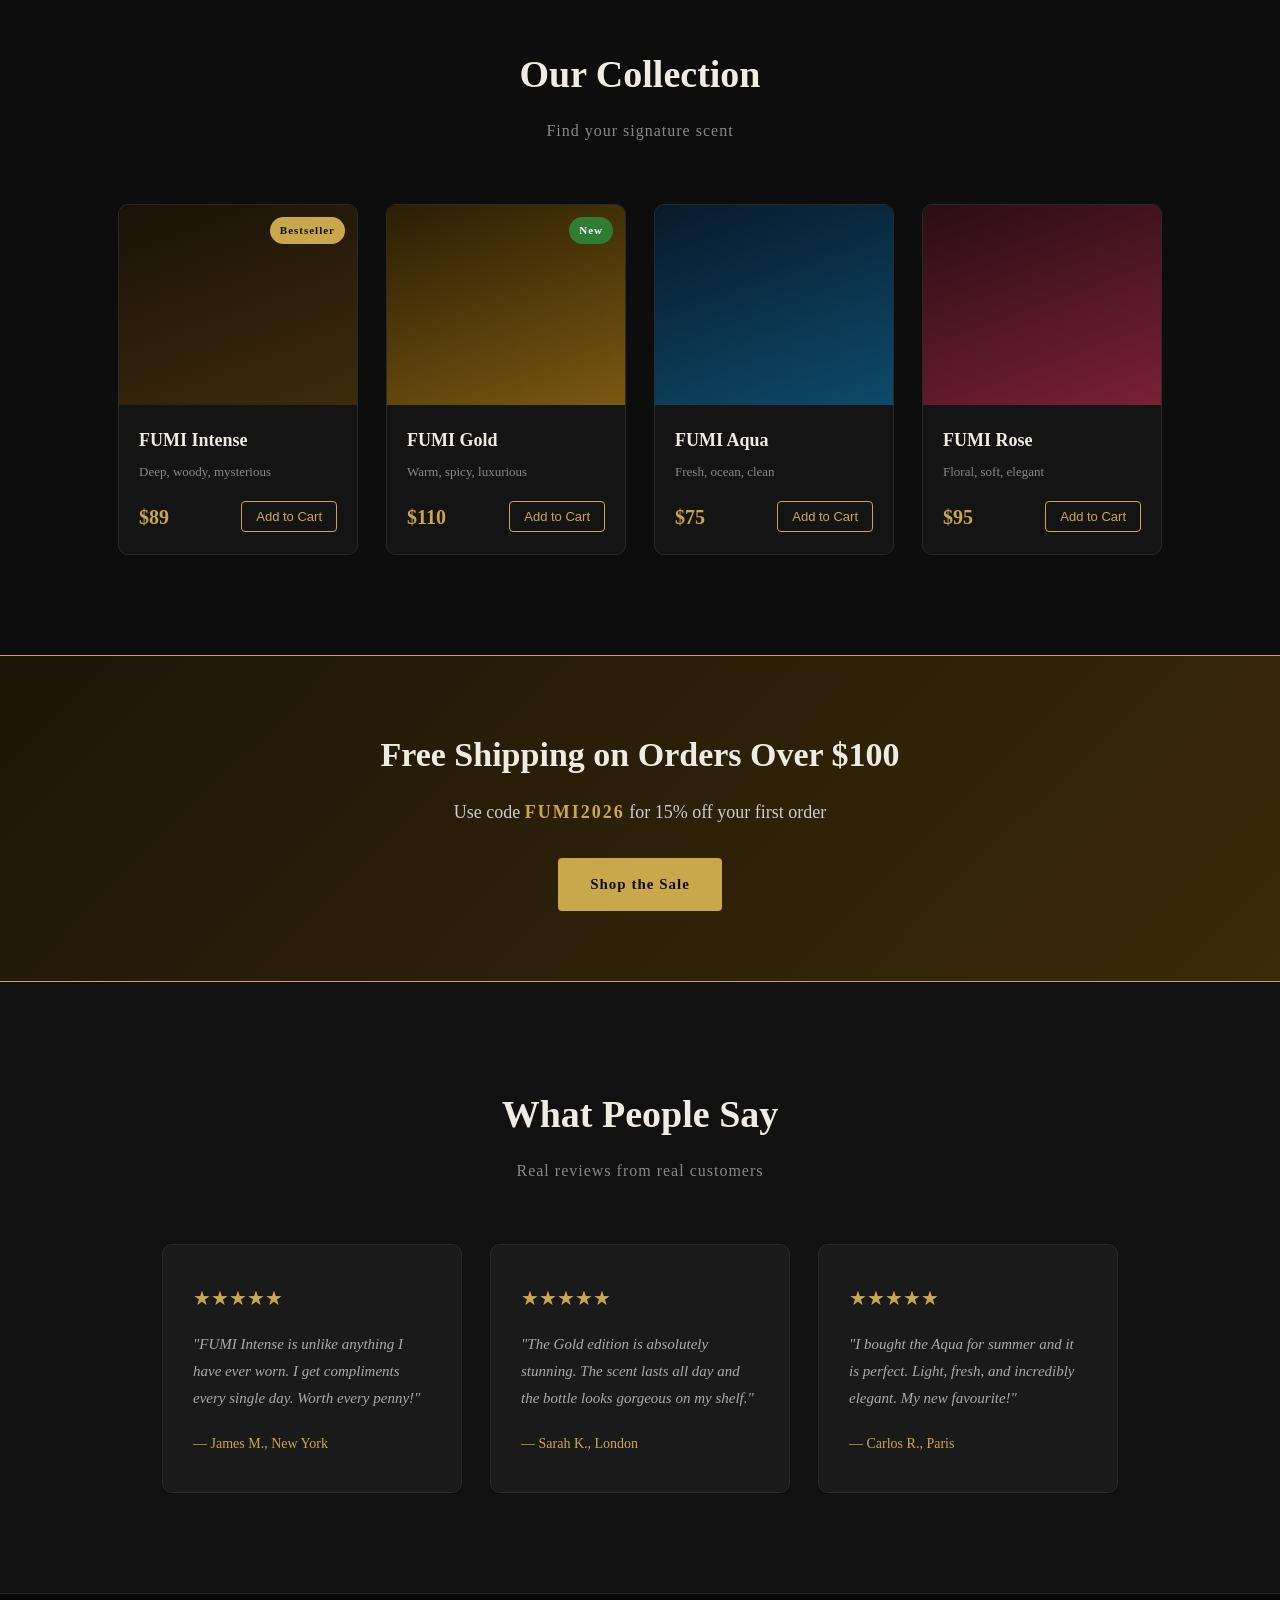
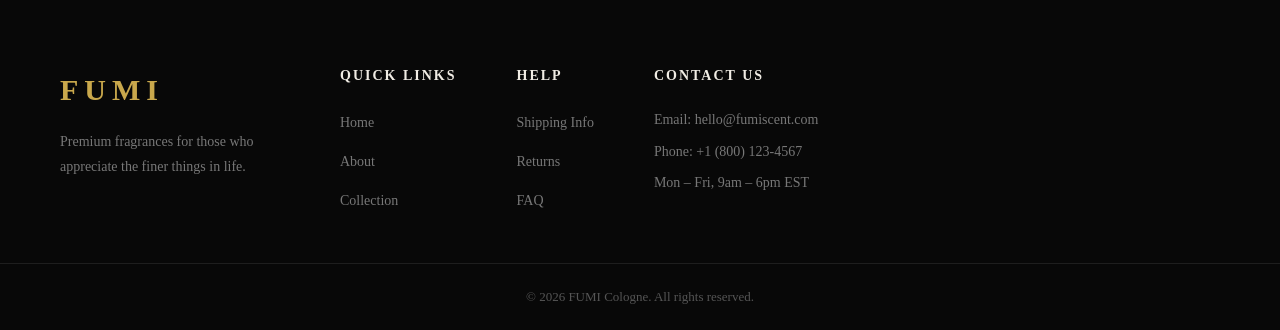
==== commit 348d83c5: "my first commit" ====
--- a/index.html
+++ b/index.html
@@ -11,7 +11,7 @@
 <body>
 
     <nav class="navbar">
-        <div class="logo">FUMI</div>
+        <div class="logo">FUMII</div>
         <ul class="nav-links">
             <li><a href="#home">Home</a></li>
             <li><a href="#about">About</a></li>
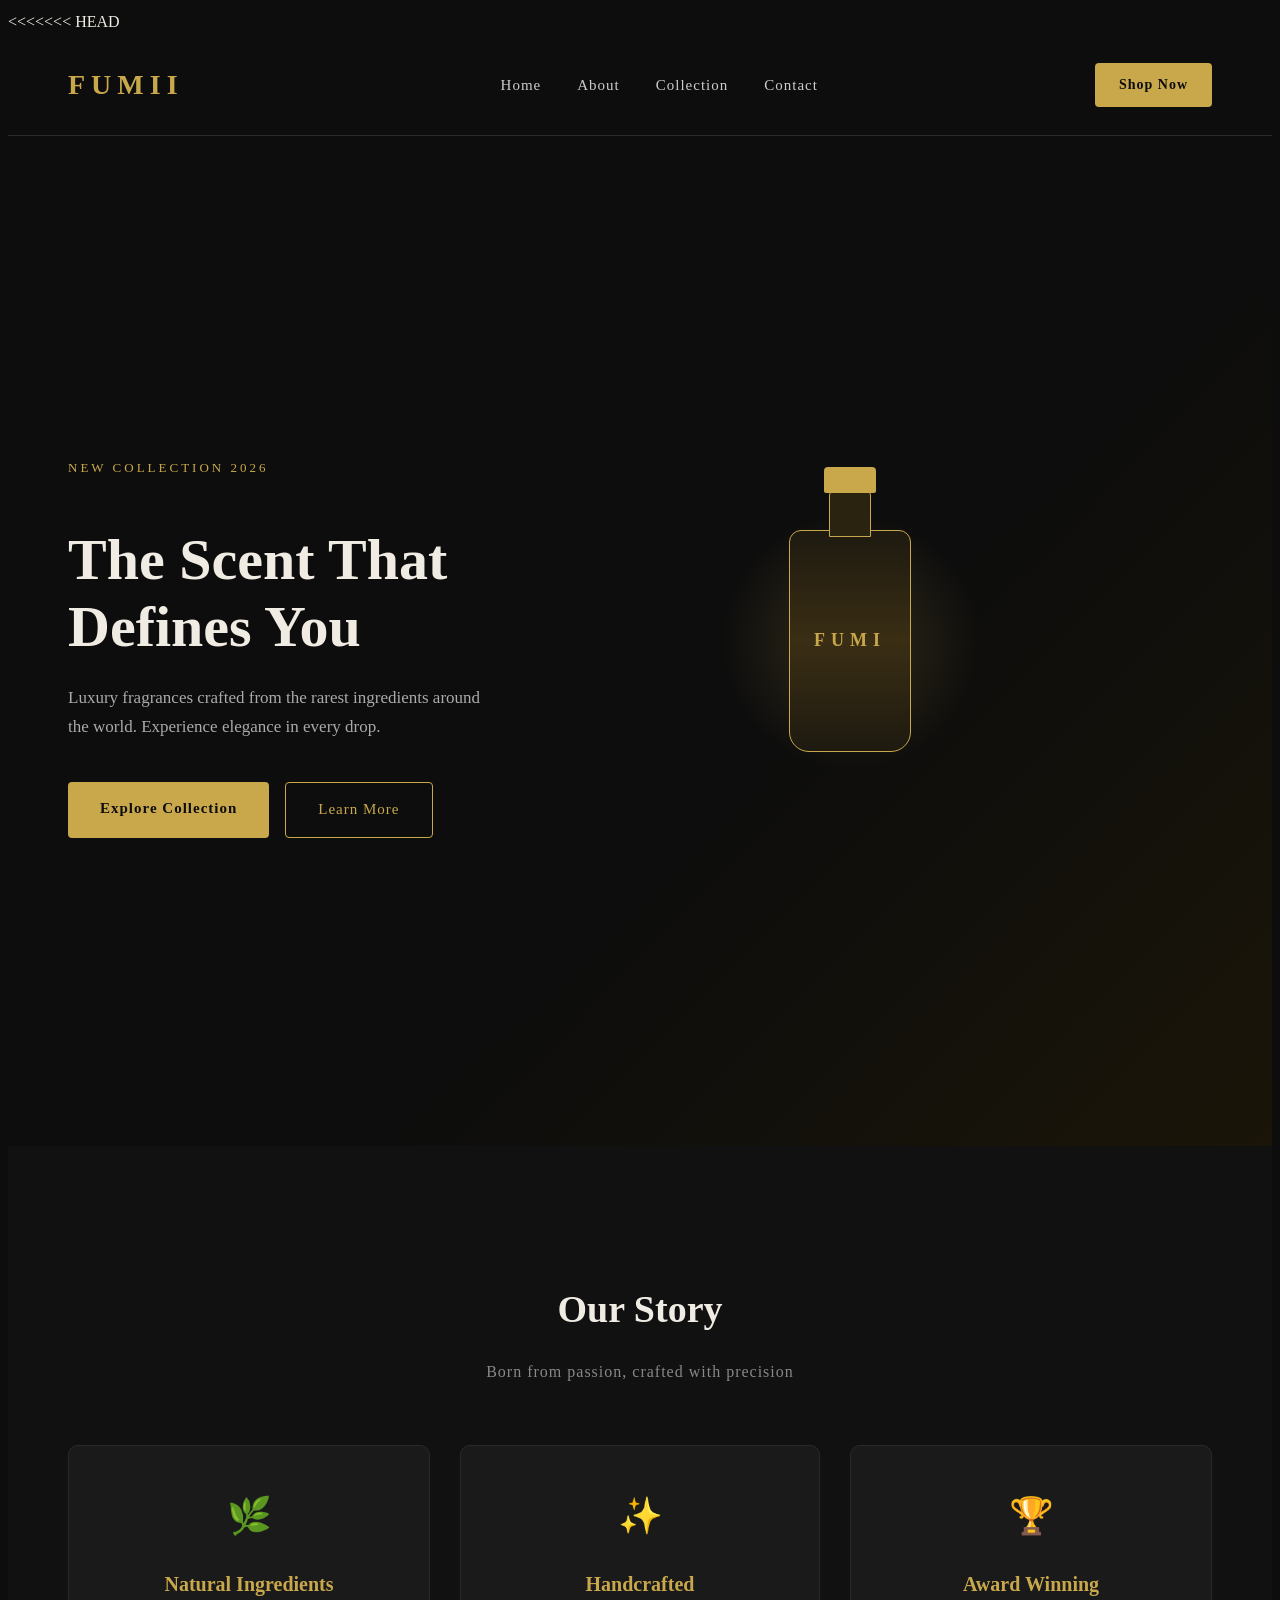
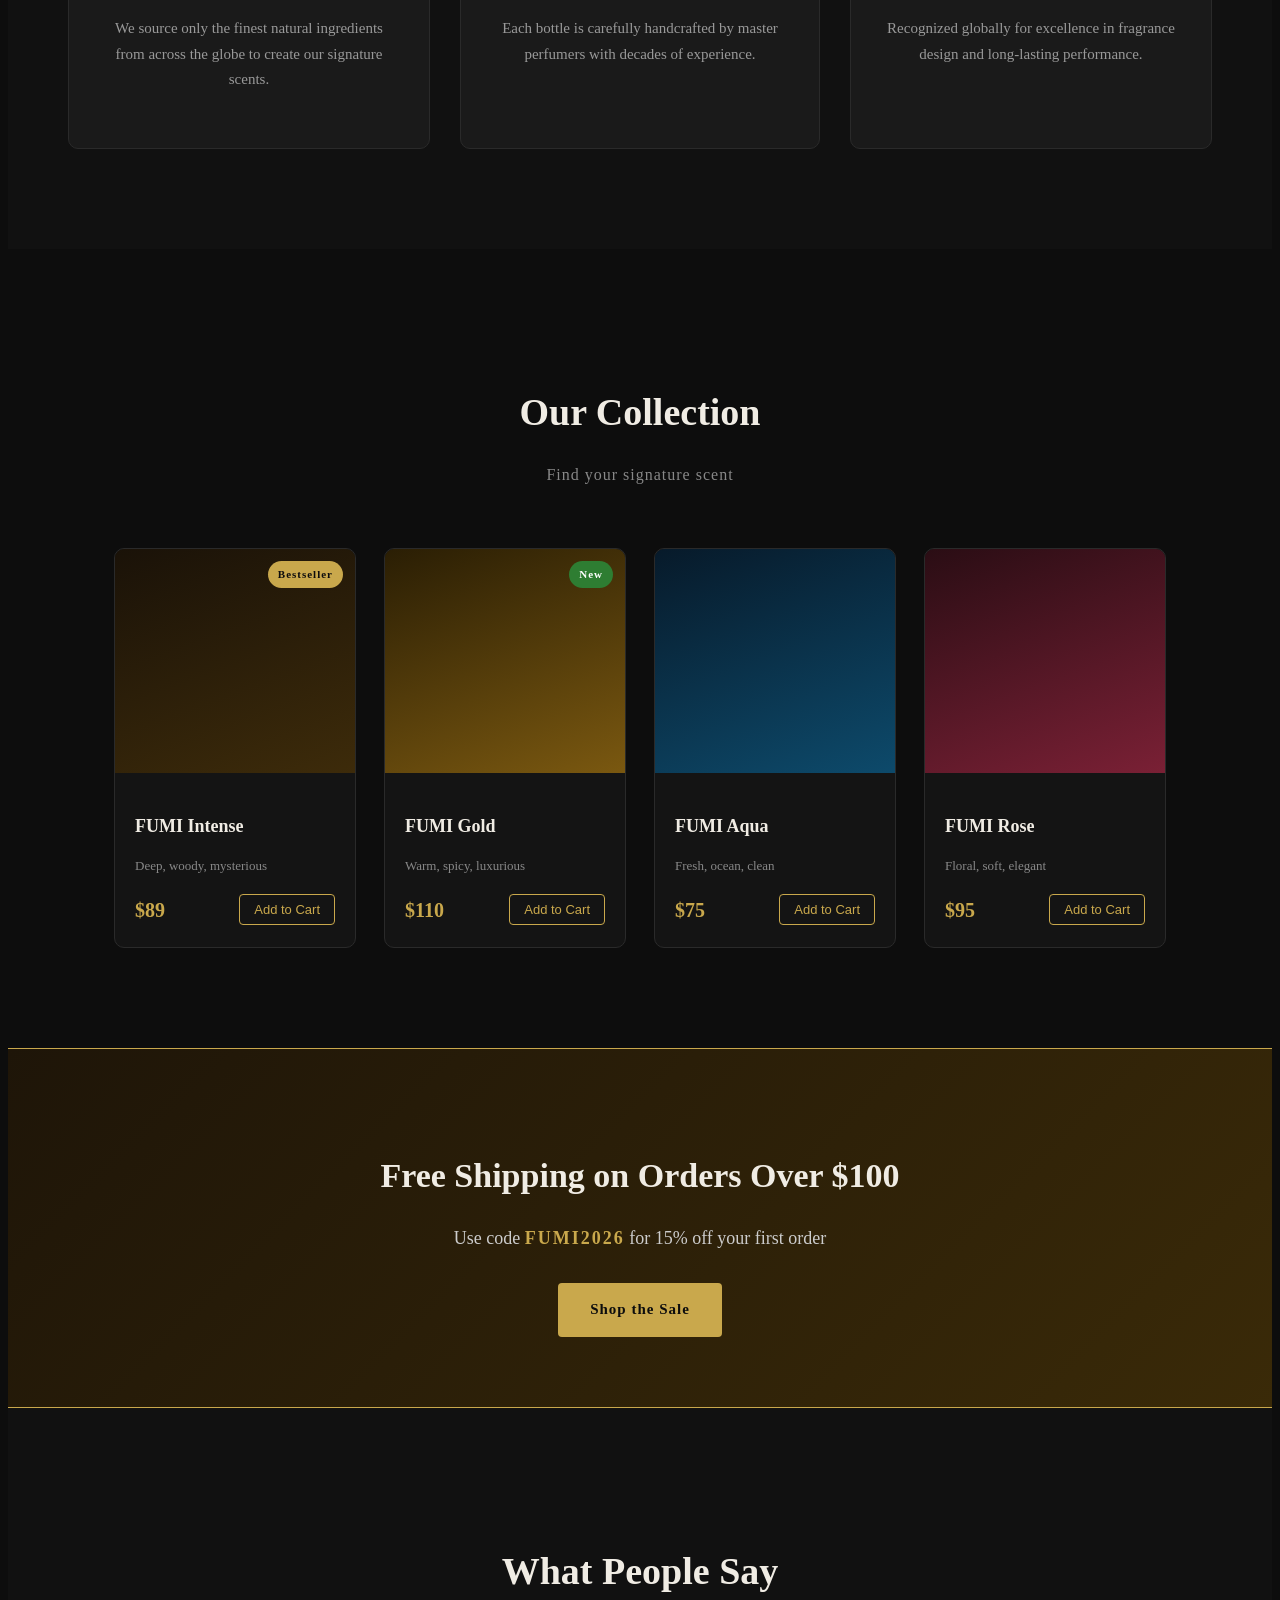
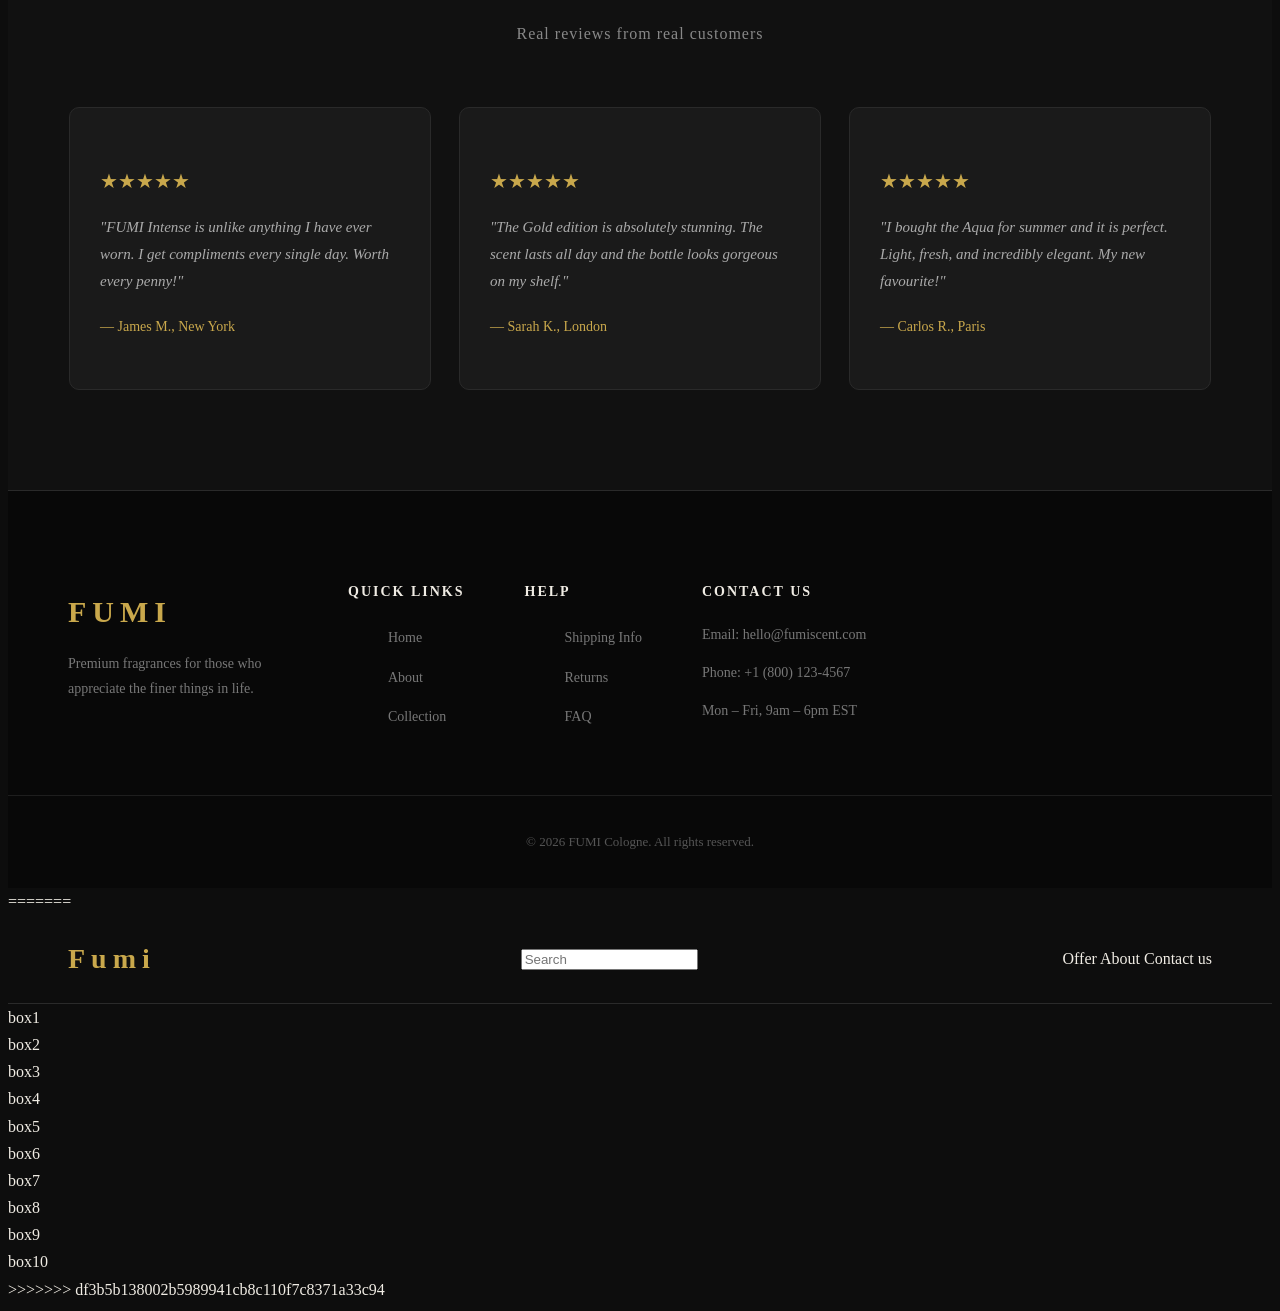
==== commit ac239f63: "message here" ====
--- a/index.html
+++ b/index.html
@@ -1,5 +1,6 @@
 <!DOCTYPE html>
 <html lang="en">
+<<<<<<< HEAD
 
 <head>
     <meta charset="UTF-8">
@@ -206,5 +207,38 @@
         </div>
     </footer>
 
+=======
+<head>
+    <meta charset="UTF-8">
+    <meta name="viewport" content="width=device-width, initial-scale=1.0">
+    <title>Fumi</title>
+    <link rel="stylesheet" href="style.css">
+</head>
+<body>
+  <div class="navbar">
+    <div class="logo">Fumi</div>
+    <div class="search-container">
+    <input type="text" placeholder="Search">
+   </div>
+    <div class="menu">
+        <a href="auth.html">Offer</a>
+        <a href="auth.html">About</a>
+        <a href="auth.html">Contact us</a>
+    </div>
+    </div>
+    <div class="box">
+        <div class="allbox">box1</div>
+        <div class="allbox">box2</div>
+        <div class="allbox">box3</div>
+        <div class="allbox">box4</div>
+        <div class="allbox">box5</div>
+        <div class="allbox">box6</div>
+        <div class="allbox">box7</div>
+        <div class="allbox">box8</div>
+        <div class="allbox">box9</div>
+        <div class="allbox">box10</div>
+      </div>
+</body>
+>>>>>>> df3b5b138002b5989941cb8c110f7c8371a33c94
 </body>
 </html>
--- a/style.css
+++ b/style.css
@@ -1,3 +1,4 @@
+<<<<<<< HEAD
 /* ===========================
    RESET & BASE STYLES
 =========================== */
@@ -552,4 +553,118 @@
     border-top: 1px solid #1e1e1e;
     font-size: 13px;
     color: #555;
+=======
+body{
+    background-color: black;
+    margin: 0;
+}
+.navbar{
+    display: flex;
+    justify-content: space-between;
+    align-items: center;
+    margin: 0;
+    padding: 0;
+    border-bottom: 1px solid gray;
+    padding-bottom: 10px;
+   
+}
+.logo{
+    color: orangered;
+    font-size: 45px;
+    font-weight: bold;
+    font-family: Arial, Helvetica, sans-serif;
+    margin-left: 30px;
+    
+}
+.menu a {
+    font-size: 25px;
+    justify-content: space-between;
+    margin-right: 35px;
+    text-decoration: none;
+    color: white;
+}
+a:visited {
+  color: white;
+}
+a:hover {
+  color: orangered; 
+}
+a:active {
+  color: white; 
+}
+a{
+  position: relative;
+}
+a::after{
+  content: '';
+  background-color: white ;
+  height: 1px;
+  width: 100%;
+  position: absolute;
+  bottom: 0;
+  left: 0;
+  scale: 0;
+  transition: scale 200ms ease;
+}
+a:hover::after{
+  scale: 1;
+}
+.search-container {
+  display: flex;
+  align-items: center;
+  background: black;
+  border-radius: 40px;
+  padding: 2px;
+  height: 30px;
+  width: 300px;
+  border: 1px solid #2a2a2a;
+}
+.search-container input {
+  flex: 1;
+  background: transparent;
+  border: none;
+  outline: none;
+  color: #ccc;
+  padding: 12px 20px;
+  font-size: 16px;
+}
+.search-container input::placeholder {
+  color: #777;
+}
+
+.allbox{
+  display: flex;
+  justify-content: center;
+  align-items: center;
+  color: white;
+  height: 200px;
+  width: 200px;
+  margin-top: 0;
+  padding: 30px;
+  background-color: black;
+  border-radius: 20px;
+  border: 1px solid gray;
+  
+}
+.box{
+  position: relative;
+  display: flex;
+  margin-left: 10px;
+  padding: 30px;
+  flex-wrap: wrap;
+  justify-content: center;
+  align-items: center;
+  align-content: center;
+  gap: 2em;
+  box-shadow: gray;
+}
+allbox:visited {
+  border: 1px solid white;
+}
+.allbox:hover {
+  border: 1px solid orangered; 
+}
+.allbox:active {
+  border: 1px solid white; 
+>>>>>>> df3b5b138002b5989941cb8c110f7c8371a33c94
 }
--- a/style.css
+++ b/style.css
@@ -1,3 +1,4 @@
+<<<<<<< HEAD
 /* ===========================
    RESET & BASE STYLES
 =========================== */
@@ -552,4 +553,118 @@
     border-top: 1px solid #1e1e1e;
     font-size: 13px;
     color: #555;
+=======
+body{
+    background-color: black;
+    margin: 0;
+}
+.navbar{
+    display: flex;
+    justify-content: space-between;
+    align-items: center;
+    margin: 0;
+    padding: 0;
+    border-bottom: 1px solid gray;
+    padding-bottom: 10px;
+   
+}
+.logo{
+    color: orangered;
+    font-size: 45px;
+    font-weight: bold;
+    font-family: Arial, Helvetica, sans-serif;
+    margin-left: 30px;
+    
+}
+.menu a {
+    font-size: 25px;
+    justify-content: space-between;
+    margin-right: 35px;
+    text-decoration: none;
+    color: white;
+}
+a:visited {
+  color: white;
+}
+a:hover {
+  color: orangered; 
+}
+a:active {
+  color: white; 
+}
+a{
+  position: relative;
+}
+a::after{
+  content: '';
+  background-color: white ;
+  height: 1px;
+  width: 100%;
+  position: absolute;
+  bottom: 0;
+  left: 0;
+  scale: 0;
+  transition: scale 200ms ease;
+}
+a:hover::after{
+  scale: 1;
+}
+.search-container {
+  display: flex;
+  align-items: center;
+  background: black;
+  border-radius: 40px;
+  padding: 2px;
+  height: 30px;
+  width: 300px;
+  border: 1px solid #2a2a2a;
+}
+.search-container input {
+  flex: 1;
+  background: transparent;
+  border: none;
+  outline: none;
+  color: #ccc;
+  padding: 12px 20px;
+  font-size: 16px;
+}
+.search-container input::placeholder {
+  color: #777;
+}
+
+.allbox{
+  display: flex;
+  justify-content: center;
+  align-items: center;
+  color: white;
+  height: 200px;
+  width: 200px;
+  margin-top: 0;
+  padding: 30px;
+  background-color: black;
+  border-radius: 20px;
+  border: 1px solid gray;
+  
+}
+.box{
+  position: relative;
+  display: flex;
+  margin-left: 10px;
+  padding: 30px;
+  flex-wrap: wrap;
+  justify-content: center;
+  align-items: center;
+  align-content: center;
+  gap: 2em;
+  box-shadow: gray;
+}
+allbox:visited {
+  border: 1px solid white;
+}
+.allbox:hover {
+  border: 1px solid orangered; 
+}
+.allbox:active {
+  border: 1px solid white; 
+>>>>>>> df3b5b138002b5989941cb8c110f7c8371a33c94
 }
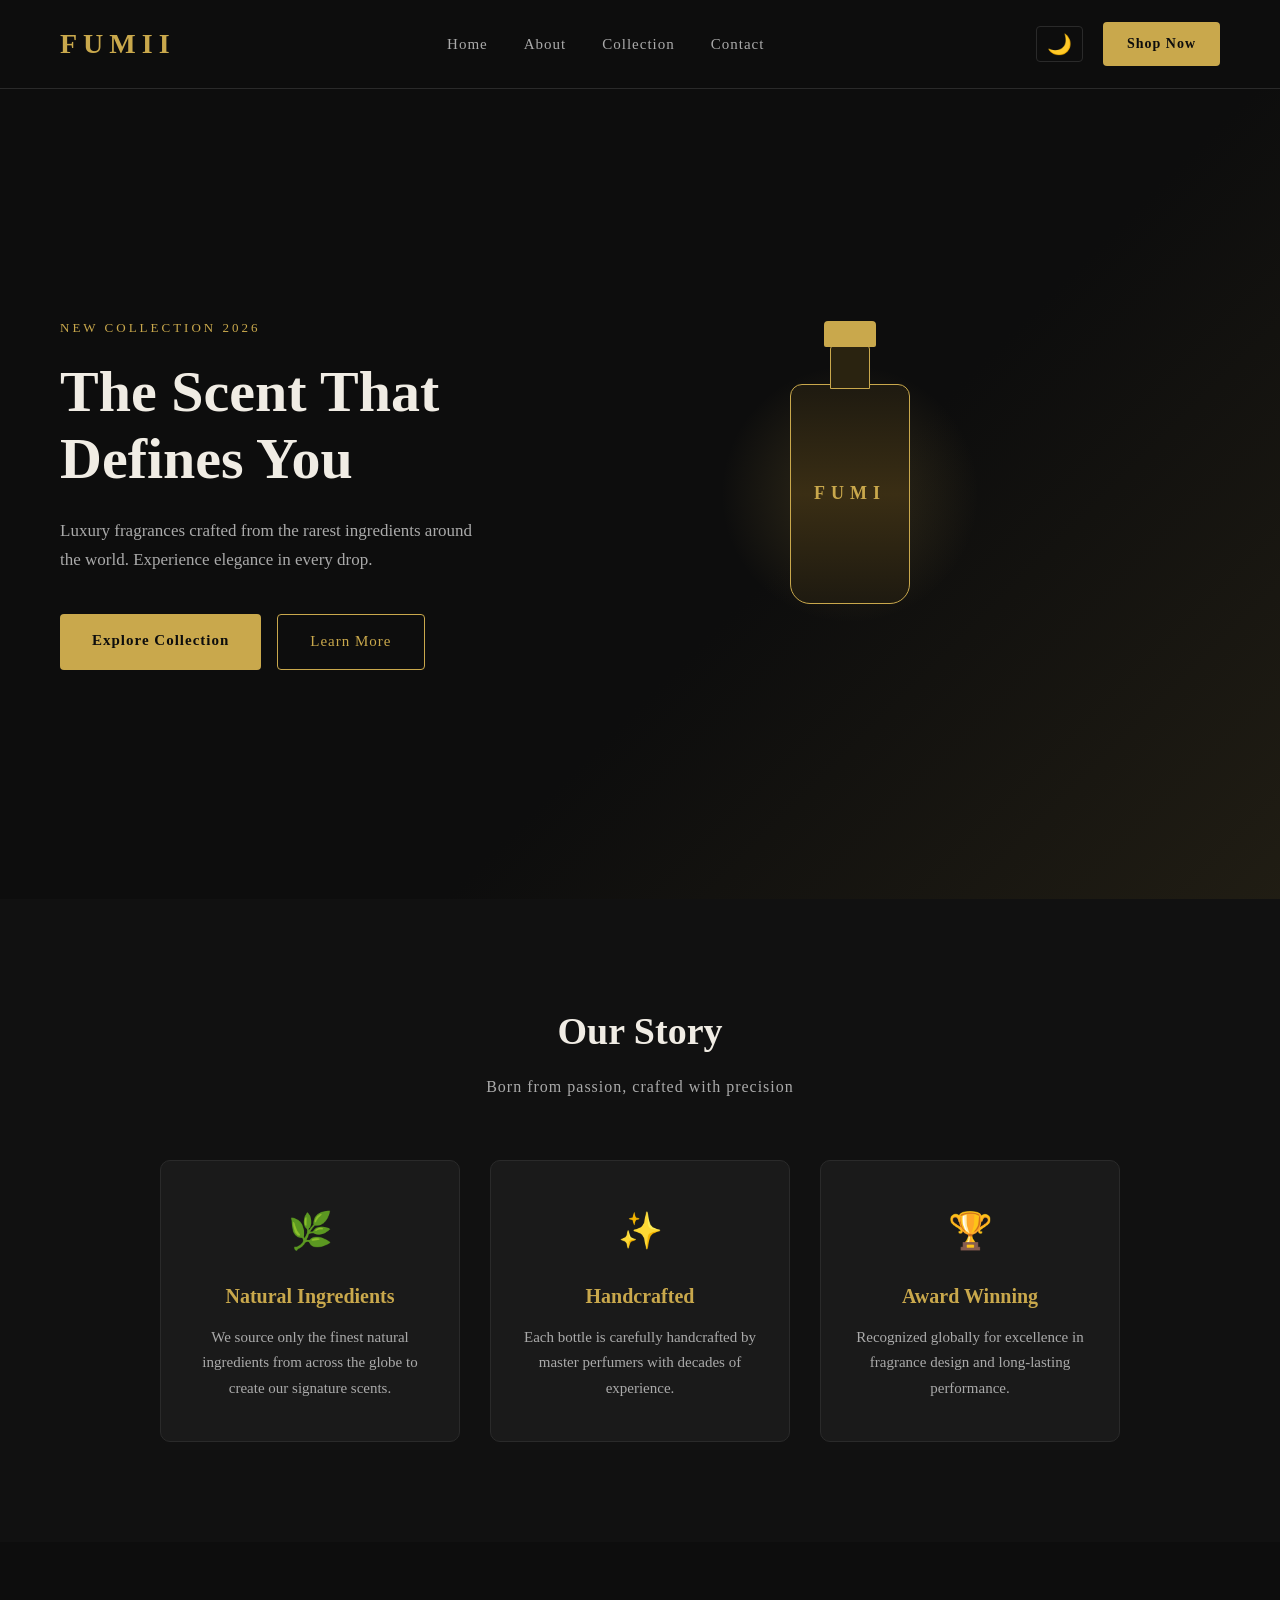
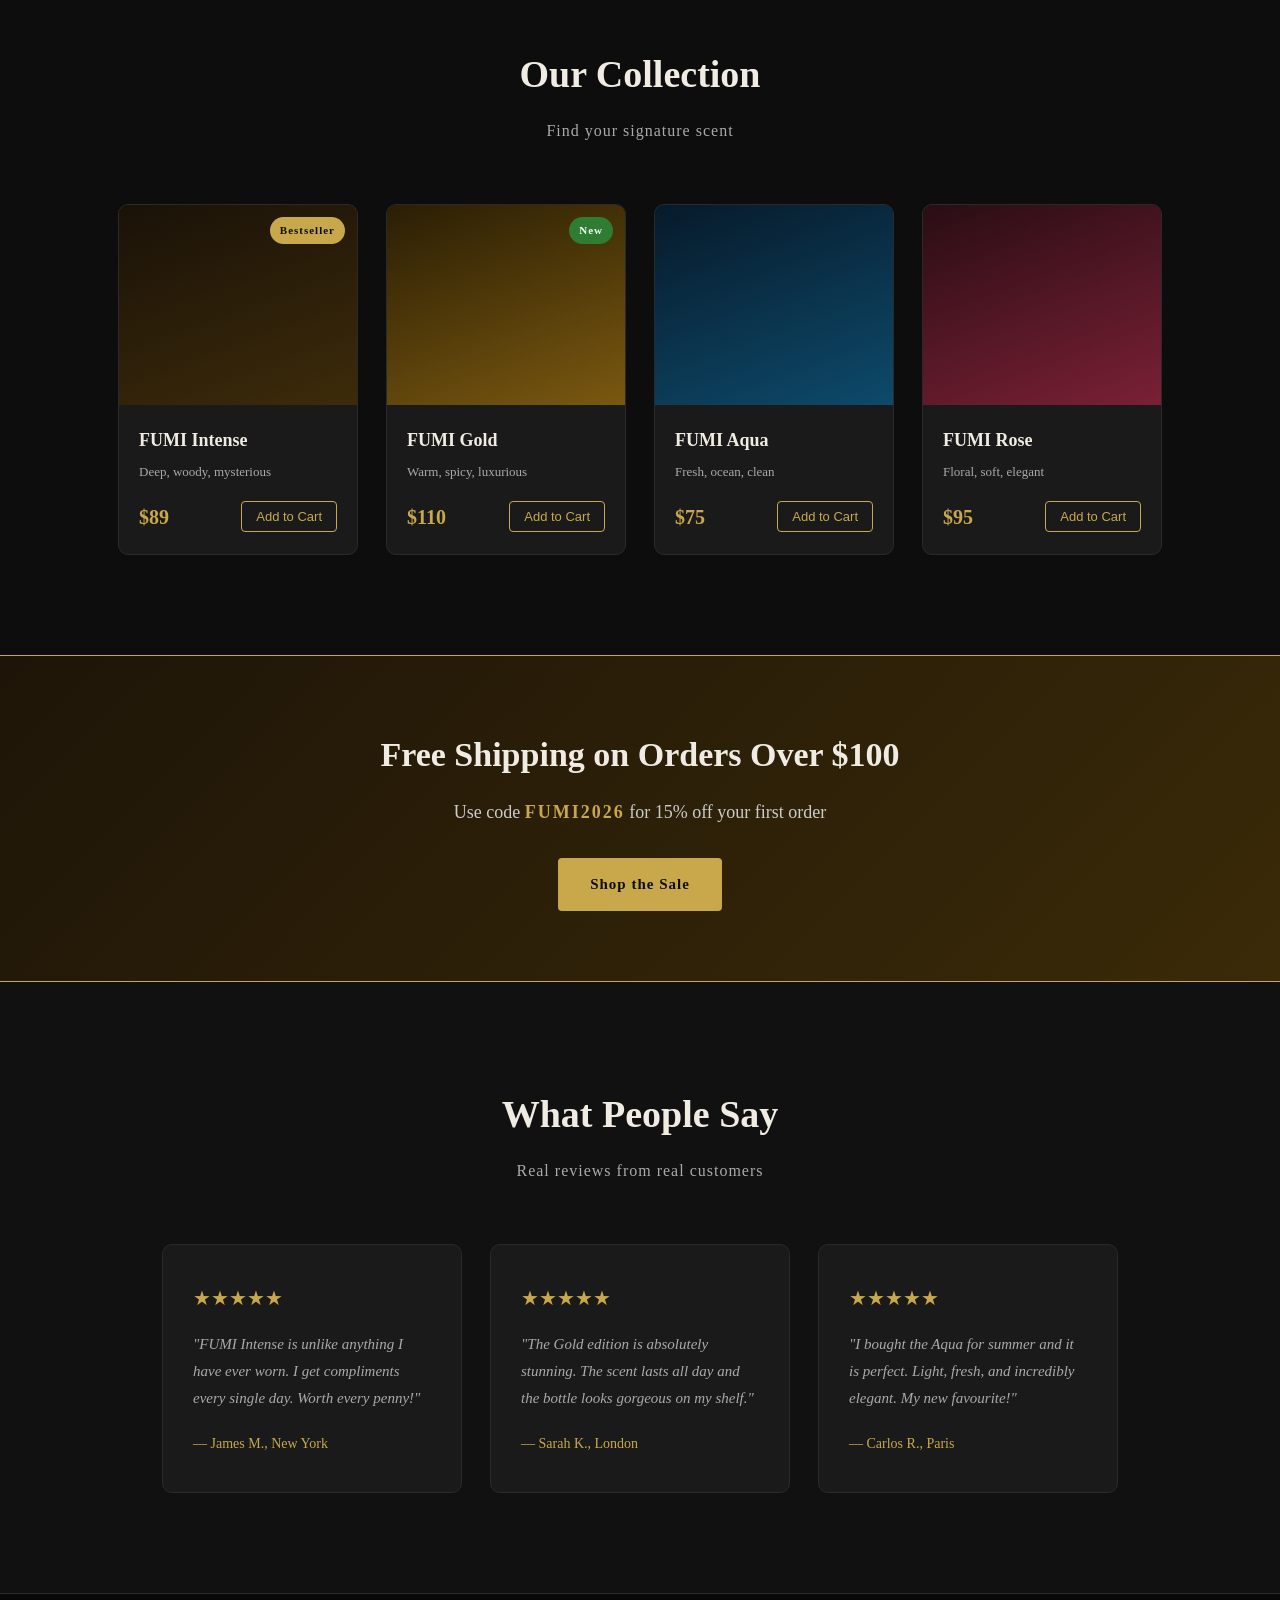
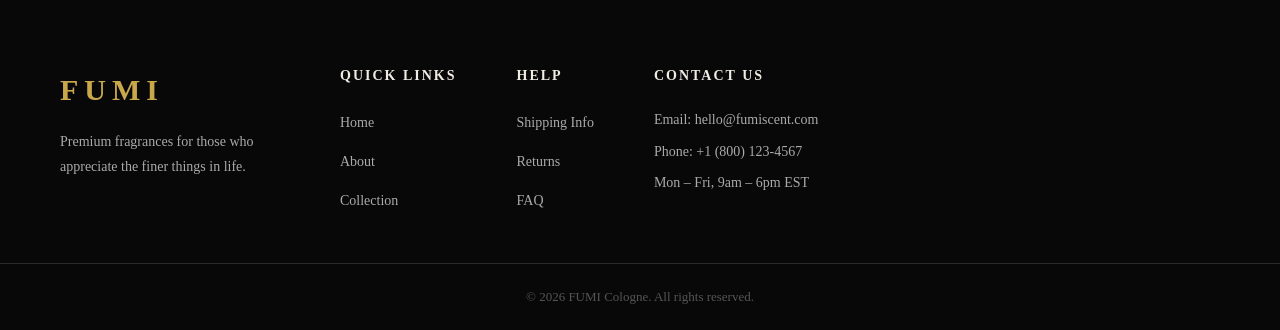
==== commit 9350838b: "added light theme" ====
--- a/index.html
+++ b/index.html
@@ -1,6 +1,5 @@
 <!DOCTYPE html>
 <html lang="en">
-<<<<<<< HEAD
 
 <head>
     <meta charset="UTF-8">
@@ -19,7 +18,10 @@
             <li><a href="#products">Collection</a></li>
             <li><a href="#contact">Contact</a></li>
         </ul>
-        <a href="#products" class="nav-btn">Shop Now</a>
+        <div class="nav-actions">
+            <button id="theme-toggle" class="theme-btn">🌙</button>
+            <a href="#products" class="nav-btn">Shop Now</a>
+        </div>
     </nav>
 
     <section class="hero" id="home">
@@ -167,7 +169,6 @@
         </div>
     </section>
 
-    <!-- ========== FOOTER ========== -->
     <footer class="footer" id="contact">
         <div class="footer-top">
 
@@ -207,38 +208,19 @@
         </div>
     </footer>
 
-=======
-<head>
-    <meta charset="UTF-8">
-    <meta name="viewport" content="width=device-width, initial-scale=1.0">
-    <title>Fumi</title>
-    <link rel="stylesheet" href="style.css">
-</head>
-<body>
-  <div class="navbar">
-    <div class="logo">Fumi</div>
-    <div class="search-container">
-    <input type="text" placeholder="Search">
-   </div>
-    <div class="menu">
-        <a href="auth.html">Offer</a>
-        <a href="auth.html">About</a>
-        <a href="auth.html">Contact us</a>
-    </div>
-    </div>
-    <div class="box">
-        <div class="allbox">box1</div>
-        <div class="allbox">box2</div>
-        <div class="allbox">box3</div>
-        <div class="allbox">box4</div>
-        <div class="allbox">box5</div>
-        <div class="allbox">box6</div>
-        <div class="allbox">box7</div>
-        <div class="allbox">box8</div>
-        <div class="allbox">box9</div>
-        <div class="allbox">box10</div>
-      </div>
+    <script>
+        const themeToggle = document.getElementById('theme-toggle');
+        const body = document.body;
+
+        themeToggle.addEventListener('click', () => {
+            body.classList.toggle('light-mode');
+            if (body.classList.contains('light-mode')) {
+                themeToggle.textContent = '☀️';
+            } else {
+                themeToggle.textContent = '🌙';
+            }
+        });
+    </script>
 </body>
->>>>>>> df3b5b138002b5989941cb8c110f7c8371a33c94
-</body>
+
 </html>
--- a/style.css
+++ b/style.css
@@ -1,7 +1,30 @@
-<<<<<<< HEAD
 /* ===========================
    RESET & BASE STYLES
 =========================== */
+
+:root {
+    --bg-color: #0d0d0d;
+    --text-color: #f0ece4;
+    --card-bg: #1a1a1a;
+    --border-color: #2a2a2a;
+    --accent-color: #c9a84c;
+    --accent-hover: #e0bf6a;
+    --nav-bg: #0d0d0d;
+    --secondary-text: #aaa;
+    --footer-bg: #080808;
+    --testimonial-bg: #111;
+}
+
+body.light-mode {
+    --bg-color: #f8f8f8;
+    --text-color: #1a1a1a;
+    --card-bg: #ffffff;
+    --border-color: #dddddd;
+    --nav-bg: #ffffff;
+    --secondary-text: #555;
+    --footer-bg: #eeeeee;
+    --testimonial-bg: #f0f0f0;
+}
 
 * {
     margin: 0;
@@ -11,9 +34,10 @@
 
 body {
     font-family: Georgia, serif;
-    background-color: #0d0d0d;
-    color: #f0ece4;
+    background-color: var(--bg-color);
+    color: var(--text-color);
     line-height: 1.7;
+    transition: background-color 0.3s, color 0.3s;
 }
 
 a {
@@ -35,8 +59,8 @@
     align-items: center;
     justify-content: space-between;
     padding: 20px 60px;
-    background-color: #0d0d0d;
-    border-bottom: 1px solid #2a2a2a;
+    background-color: var(--nav-bg);
+    border-bottom: 1px solid var(--border-color);
     position: sticky;
     top: 0;
     z-index: 100;
@@ -46,7 +70,7 @@
     font-size: 28px;
     font-weight: bold;
     letter-spacing: 6px;
-    color: #c9a84c;
+    color: var(--accent-color);
 }
 
 .nav-links {
@@ -57,16 +81,37 @@
 .nav-links a {
     font-size: 15px;
     letter-spacing: 1px;
-    color: #ccc;
+    color: var(--secondary-text);
     transition: color 0.3s;
 }
 
 .nav-links a:hover {
-    color: #c9a84c;
+    color: var(--accent-color);
+}
+
+.nav-actions {
+    display: flex;
+    align-items: center;
+    gap: 20px;
+}
+
+.theme-btn {
+    background: none;
+    border: 1px solid var(--border-color);
+    color: var(--text-color);
+    font-size: 20px;
+    cursor: pointer;
+    padding: 5px 10px;
+    border-radius: 4px;
+    transition: background-color 0.3s;
+}
+
+.theme-btn:hover {
+    background-color: var(--border-color);
 }
 
 .nav-btn {
-    background-color: #c9a84c;
+    background-color: var(--accent-color);
     color: #0d0d0d;
     padding: 10px 24px;
     font-size: 14px;
@@ -77,7 +122,7 @@
 }
 
 .nav-btn:hover {
-    background-color: #e0bf6a;
+    background-color: var(--accent-hover);
 }
 
 
@@ -91,7 +136,7 @@
     justify-content: space-between;
     padding: 100px 60px;
     min-height: 90vh;
-    background: linear-gradient(135deg, #0d0d0d 60%, #1a1508 100%);
+    background: linear-gradient(135deg, var(--bg-color) 60%, rgba(201,168,76,0.1) 100%);
 }
 
 .hero-content {
@@ -102,20 +147,20 @@
     font-size: 13px;
     letter-spacing: 3px;
     text-transform: uppercase;
-    color: #c9a84c;
+    color: var(--accent-color);
     margin-bottom: 20px;
 }
 
 .hero-content h1 {
     font-size: 58px;
     line-height: 1.15;
-    color: #f0ece4;
+    color: var(--text-color);
     margin-bottom: 24px;
 }
 
 .hero-desc {
     font-size: 17px;
-    color: #aaa;
+    color: var(--secondary-text);
     margin-bottom: 40px;
     max-width: 420px;
 }
@@ -126,7 +171,7 @@
 }
 
 .btn-primary {
-    background-color: #c9a84c;
+    background-color: var(--accent-color);
     color: #0d0d0d;
     padding: 14px 32px;
     font-size: 15px;
@@ -138,12 +183,12 @@
 }
 
 .btn-primary:hover {
-    background-color: #e0bf6a;
+    background-color: var(--accent-hover);
 }
 
 .btn-secondary {
-    border: 1px solid #c9a84c;
-    color: #c9a84c;
+    border: 1px solid var(--accent-color);
+    color: var(--accent-color);
     padding: 14px 32px;
     font-size: 15px;
     letter-spacing: 1px;
@@ -153,7 +198,7 @@
 }
 
 .btn-secondary:hover {
-    background-color: #c9a84c;
+    background-color: var(--accent-color);
     color: #0d0d0d;
 }
 
@@ -186,7 +231,7 @@
     height: 220px;
     background: linear-gradient(180deg, #1e1a10 0%, #3a2e14 50%, #1e1a10 100%);
     border-radius: 12px 12px 20px 20px;
-    border: 1px solid #c9a84c;
+    border: 1px solid var(--accent-color);
     display: flex;
     align-items: center;
     justify-content: center;
@@ -201,7 +246,7 @@
     width: 40px;
     height: 44px;
     background-color: #2a2310;
-    border: 1px solid #c9a84c;
+    border: 1px solid var(--accent-color);
     border-radius: 4px 4px 0 0;
 }
 
@@ -212,14 +257,14 @@
     transform: translateX(-50%);
     width: 52px;
     height: 26px;
-    background-color: #c9a84c;
+    background-color: var(--accent-color);
     border-radius: 4px 4px 2px 2px;
 }
 
 .bottle-label {
     font-size: 18px;
     letter-spacing: 6px;
-    color: #c9a84c;
+    color: var(--accent-color);
     font-weight: bold;
 }
 
@@ -231,14 +276,14 @@
 .section-title {
     font-size: 38px;
     text-align: center;
-    color: #f0ece4;
+    color: var(--text-color);
     margin-bottom: 10px;
 }
 
 .section-subtitle {
     font-size: 16px;
     text-align: center;
-    color: #888;
+    color: var(--secondary-text);
     margin-bottom: 60px;
     letter-spacing: 1px;
 }
@@ -250,7 +295,7 @@
 
 .about {
     padding: 100px 60px;
-    background-color: #111;
+    background-color: var(--testimonial-bg);
 }
 
 .about-cards {
@@ -260,8 +305,8 @@
 }
 
 .about-card {
-    background-color: #1a1a1a;
-    border: 1px solid #2a2a2a;
+    background-color: var(--card-bg);
+    border: 1px solid var(--border-color);
     border-radius: 10px;
     padding: 40px 30px;
     max-width: 300px;
@@ -270,7 +315,7 @@
 }
 
 .about-card:hover {
-    border-color: #c9a84c;
+    border-color: var(--accent-color);
 }
 
 .about-icon {
@@ -280,13 +325,13 @@
 
 .about-card h3 {
     font-size: 20px;
-    color: #c9a84c;
+    color: var(--accent-color);
     margin-bottom: 12px;
 }
 
 .about-card p {
     font-size: 15px;
-    color: #999;
+    color: var(--secondary-text);
 }
 
 
@@ -296,7 +341,7 @@
 
 .products {
     padding: 100px 60px;
-    background-color: #0d0d0d;
+    background-color: var(--bg-color);
 }
 
 .product-grid {
@@ -307,8 +352,8 @@
 }
 
 .product-card {
-    background-color: #141414;
-    border: 1px solid #2a2a2a;
+    background-color: var(--card-bg);
+    border: 1px solid var(--border-color);
     border-radius: 10px;
     width: 240px;
     overflow: hidden;
@@ -316,7 +361,7 @@
 }
 
 .product-card:hover {
-    border-color: #c9a84c;
+    border-color: var(--accent-color);
     transform: translateY(-6px);
 }
 
@@ -346,7 +391,7 @@
 }
 
 .product-badge {
-    background-color: #c9a84c;
+    background-color: var(--accent-color);
     color: #0d0d0d;
     font-size: 11px;
     font-weight: bold;
@@ -366,13 +411,13 @@
 
 .product-info h3 {
     font-size: 18px;
-    color: #f0ece4;
+    color: var(--text-color);
     margin-bottom: 6px;
 }
 
 .product-info p {
     font-size: 13px;
-    color: #888;
+    color: var(--secondary-text);
     margin-bottom: 16px;
 }
 
@@ -385,13 +430,13 @@
 .price {
     font-size: 20px;
     font-weight: bold;
-    color: #c9a84c;
+    color: var(--accent-color);
 }
 
 .add-btn {
     background-color: transparent;
-    border: 1px solid #c9a84c;
-    color: #c9a84c;
+    border: 1px solid var(--accent-color);
+    color: var(--accent-color);
     padding: 7px 14px;
     font-size: 13px;
     border-radius: 4px;
@@ -400,7 +445,7 @@
 }
 
 .add-btn:hover {
-    background-color: #c9a84c;
+    background-color: var(--accent-color);
     color: #0d0d0d;
 }
 
@@ -411,8 +456,8 @@
 
 .banner {
     background: linear-gradient(135deg, #1e1508, #3a2a08);
-    border-top: 1px solid #c9a84c;
-    border-bottom: 1px solid #c9a84c;
+    border-top: 1px solid var(--accent-color);
+    border-bottom: 1px solid var(--accent-color);
     padding: 70px 60px;
     text-align: center;
 }
@@ -430,7 +475,7 @@
 }
 
 .banner strong {
-    color: #c9a84c;
+    color: var(--accent-color);
     letter-spacing: 2px;
 }
 
@@ -441,7 +486,7 @@
 
 .testimonials {
     padding: 100px 60px;
-    background-color: #111;
+    background-color: var(--testimonial-bg);
 }
 
 .testimonial-grid {
@@ -452,22 +497,22 @@
 }
 
 .testimonial-card {
-    background-color: #1a1a1a;
-    border: 1px solid #2a2a2a;
+    background-color: var(--card-bg);
+    border: 1px solid var(--border-color);
     border-radius: 10px;
     padding: 36px 30px;
     max-width: 300px;
 }
 
 .stars {
-    color: #c9a84c;
+    color: var(--accent-color);
     font-size: 20px;
     margin-bottom: 16px;
 }
 
 .review {
     font-size: 15px;
-    color: #aaa;
+    color: var(--secondary-text);
     font-style: italic;
     margin-bottom: 20px;
     line-height: 1.8;
@@ -475,7 +520,7 @@
 
 .reviewer {
     font-size: 14px;
-    color: #c9a84c;
+    color: var(--accent-color);
 }
 
 
@@ -484,8 +529,8 @@
 =========================== */
 
 .footer {
-    background-color: #080808;
-    border-top: 1px solid #2a2a2a;
+    background-color: var(--footer-bg);
+    border-top: 1px solid var(--border-color);
 }
 
 .footer-top {
@@ -498,13 +543,13 @@
 .footer-brand h2 {
     font-size: 30px;
     letter-spacing: 6px;
-    color: #c9a84c;
+    color: var(--accent-color);
     margin-bottom: 14px;
 }
 
 .footer-brand p {
     font-size: 14px;
-    color: #777;
+    color: var(--secondary-text);
     max-width: 220px;
     line-height: 1.8;
 }
@@ -513,7 +558,7 @@
     font-size: 14px;
     letter-spacing: 2px;
     text-transform: uppercase;
-    color: #f0ece4;
+    color: var(--text-color);
     margin-bottom: 20px;
 }
 
@@ -525,146 +570,32 @@
 
 .footer-links a {
     font-size: 14px;
-    color: #777;
+    color: var(--secondary-text);
     transition: color 0.3s;
 }
 
 .footer-links a:hover {
-    color: #c9a84c;
+    color: var(--accent-color);
 }
 
 .footer-contact h4 {
     font-size: 14px;
     letter-spacing: 2px;
     text-transform: uppercase;
-    color: #f0ece4;
+    color: var(--text-color);
     margin-bottom: 20px;
 }
 
 .footer-contact p {
     font-size: 14px;
-    color: #777;
+    color: var(--secondary-text);
     margin-bottom: 8px;
 }
 
 .footer-bottom {
     text-align: center;
     padding: 22px 60px;
-    border-top: 1px solid #1e1e1e;
+    border-top: 1px solid var(--border-color);
     font-size: 13px;
     color: #555;
-=======
-body{
-    background-color: black;
-    margin: 0;
-}
-.navbar{
-    display: flex;
-    justify-content: space-between;
-    align-items: center;
-    margin: 0;
-    padding: 0;
-    border-bottom: 1px solid gray;
-    padding-bottom: 10px;
-   
-}
-.logo{
-    color: orangered;
-    font-size: 45px;
-    font-weight: bold;
-    font-family: Arial, Helvetica, sans-serif;
-    margin-left: 30px;
-    
-}
-.menu a {
-    font-size: 25px;
-    justify-content: space-between;
-    margin-right: 35px;
-    text-decoration: none;
-    color: white;
-}
-a:visited {
-  color: white;
-}
-a:hover {
-  color: orangered; 
-}
-a:active {
-  color: white; 
-}
-a{
-  position: relative;
-}
-a::after{
-  content: '';
-  background-color: white ;
-  height: 1px;
-  width: 100%;
-  position: absolute;
-  bottom: 0;
-  left: 0;
-  scale: 0;
-  transition: scale 200ms ease;
-}
-a:hover::after{
-  scale: 1;
-}
-.search-container {
-  display: flex;
-  align-items: center;
-  background: black;
-  border-radius: 40px;
-  padding: 2px;
-  height: 30px;
-  width: 300px;
-  border: 1px solid #2a2a2a;
-}
-.search-container input {
-  flex: 1;
-  background: transparent;
-  border: none;
-  outline: none;
-  color: #ccc;
-  padding: 12px 20px;
-  font-size: 16px;
-}
-.search-container input::placeholder {
-  color: #777;
-}
-
-.allbox{
-  display: flex;
-  justify-content: center;
-  align-items: center;
-  color: white;
-  height: 200px;
-  width: 200px;
-  margin-top: 0;
-  padding: 30px;
-  background-color: black;
-  border-radius: 20px;
-  border: 1px solid gray;
-  
-}
-.box{
-  position: relative;
-  display: flex;
-  margin-left: 10px;
-  padding: 30px;
-  flex-wrap: wrap;
-  justify-content: center;
-  align-items: center;
-  align-content: center;
-  gap: 2em;
-  box-shadow: gray;
-}
-allbox:visited {
-  border: 1px solid white;
-}
-.allbox:hover {
-  border: 1px solid orangered; 
-}
-.allbox:active {
-  border: 1px solid white; 
->>>>>>> df3b5b138002b5989941cb8c110f7c8371a33c94
 }
